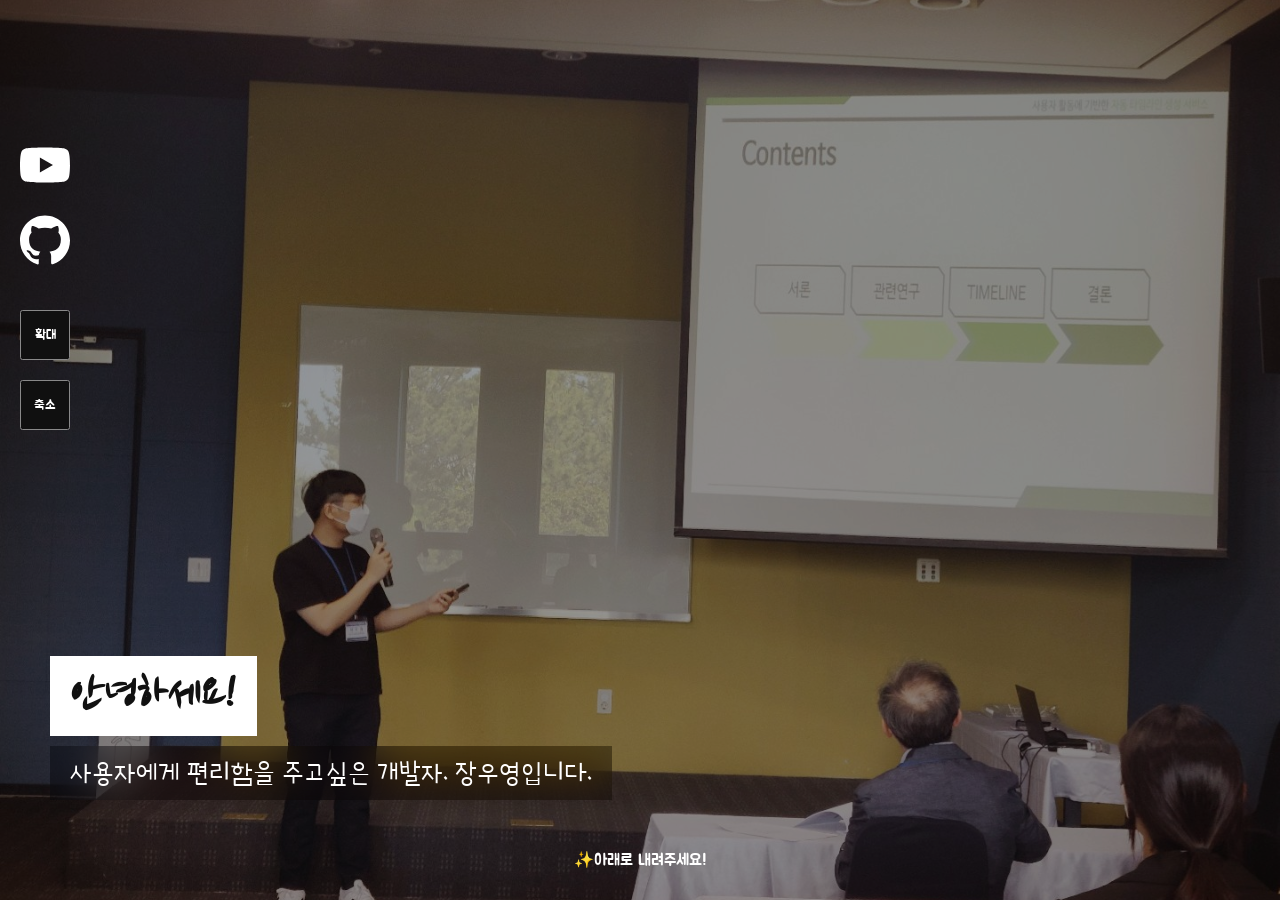
==== index.html @ a432218e "오타수정" ====
<!DOCTYPE html>
<html>

<link rel="preconnect" href="https://fonts.googleapis.com">
<link rel="preconnect" href="https://fonts.gstatic.com" crossorigin>
<link href="https://fonts.googleapis.com/css2?family=Jua&family=Nanum+Brush+Script&family=Poor+Story&display=swap" rel="stylesheet">

<head>
    <title>장우영 포트폴리오</title>
    <link rel="stylesheet" type="text/css" href="style.css">
    <meta name="viewport" content="width=device-width, initial-scale=0.4">
</head>

<body>
    <div class="container">
        <div class="section">
            <div class="content">
                <h2>안녕하세요!</h2>
                <p>사용자에게 편리함을 주고싶은 개발자. 장우영입니다.
                </p>
            </div>
            <div class="foot_textbox">✨아래로 내려주세요!</div>
        </div>

        <!-- <div class="section">
            <div class="content">
                <h2>취미</h2>
                <p>it, 게임, 모바일, 영상제작, 애니메이션, 음악 등 다양한 방면에 관심이 많습니다.
                </p>
            </div>

            <div class="container2">
                <div class="card">
                    <div class="imgBx">
                        <img src="./img/img1.jpg">
                    </div>
                    <div class="content2">
                        <h2>it</h2>
                        <p>항상 새로운 바람을 몰고오는 it 소식은 저를 설레게 합니다.
                            <br>다양한 커뮤니티를 통해 새로운 정보를 항상 수집하고 있습니다.
                            <br>최근에는 블로그에 업로드하기도 합니다.
                            <br><br><a href="https://nelef.tistory.com/13">블로그 : 갤럭시 S22 Ultra 리뷰</a>
                            <br><a href="https://coolenjoy.net/bbs/37/215321">쿨엔조이 : 어디서든 원격 게이밍(parsec) 하기!</a>
                        </p>
                    </div>
                </div>

                <div class="card">
                    <div class="imgBx">
                        <img src="./img/img3.jpg">
                    </div>
                    <div class="content2">
                        <h2>모바일</h2>
                        <p>모바일 개발에 관심이 많으며, 현재 SSAFY 7기 구미 모바일반에서 성장중입니다.
                            <br>상단바 메모 어플 개발 후 구글 플레이스토어에 올려보았고, 사용자 피드백을 통해 업데이트 중입니다.
                            <br><br><a href="https://play.google.com/store/apps/details?id=com.uyeong.status_bar_memo&hl=ko&gl=US">Google Play : 상단바 메모</a>
                        </p>
                    </div>
                </div>


                <div class="card">
                    <div class="imgBx">
                        <img src="./img/img4.webp">
                    </div>
                    <div class="content2">
                        <h2>영상제작</h2>
                        <p>영상을 기획, 촬영, 편집할 수 있습니다.
                            <br>상상한 것을 시각화 할 수 있으며,
                            <br>사용할 수 있는 도구는 아래와 같습니다.
                            <br>PhotoShop, Premiere Pro, After Effects, Vegas Pro
                            <br><br><a href="https://youtu.be/RvGikXhu4a4">유튜브[UYeong Jang] : 2020 방송제 오프닝</a>
                            <br><a href="https://youtu.be/G6iVfwB5i0g">유튜브[KOBS] : [2020 KOBS ONLINE STAGE] Ep.4: 소리샘 2</a>
                        </p>
                    </div>
                </div>
            </div>
        </div> -->

        <div class="section">
            <div class="content">
                <h2>개발</h2>
                <p>사용가능 언어 : kotlin, java, JavaScript, C#, PHP, vue, react </p>
            </div>

            <div class="container2">
                <div class="card">
                    <div class="imgBx">
                        <img src="./img/img_2_1.webp">
                    </div>
                    <div class="content2">
                        <h2>[C#] GUI Player</h2>
                        <p>플로팅 GUI 동영상 플레이어
                            <br>2019.09 ~ 2019.12 (4人)
                            <br><br>담당 포지션
                            <br>⚫ 기능 통합, 레이아웃 작성
                            <br>⚫ 반투명화, 화면회전, 미니모드
                            <br>⚫ 전체화면 모드, 플로팅모드
                            <br><br><a href="https://github.com/Nelef/GUI_Player">Github</a>
                        </p>
                    </div>
                </div>

                <div class="card">
                    <div class="imgBx">
                        <img src="./img/img_2_2.webp">
                    </div>
                    <div class="content2">
                        <h2>[C#] AI Tetris</h2>
                        <p>유전 알고리즘 테트리스
                            <br>2019.09 ~ 2019.12 (2人)
                            <br><br>담당 포지션
                            <br>⚫ 모듈 설계, 자료구조 설계
                            <br>⚫ 인공지능 알고리즘 구현
                            <br>⚫ AI 발달, AI 대전 구현
                            <br><br><a href="https://github.com/Nelef/AI_Tetris-genetic_algorithm">Github</a>
                        </p>
                    </div>
                </div>

                <div class="card">
                    <div class="imgBx">
                        <img src="./img/img_2_3.gif">
                    </div>
                    <div class="content2">
                        <h2>[PHP, DB] CPU MASTER</h2>
                        <p>컴퓨터 커뮤니티
                            <br>2020.03 ~ 2020.06 (1人)
                            <br><br>담당 포지션
                            <br>⚫ HTML, JSON 사용하여 DB 호출
                            <br>⚫ 디자인, 테이블 정의
                            <br>⚫ 회원가입, 로그인, 게시글 CRUD 구현
                            <br><br><a href="https://github.com/Nelef/cpumaster">Github</a>
                        </p>
                    </div>
                </div>

                <div class="card">
                    <div class="imgBx">
                        <img src="./img/img_2_4.webp">
                    </div>
                    <div class="content2">
                        <h2>[Kotlin] TIMELINE</h2>
                        <p>사용자 활동에 기반한 자동 타임라인 생성 서비스
                            <br>2021.03 ~ 2021.06 (5人)
                            <br><br>담당 포지션
                            <br>⚫ 프로젝트 총괄, 프로젝트 병합, 논문 발표
                            <br>⚫ 백업 및 복구, 구글드라이브 연동
                            <br>⚫ 자동 불러오기 기능, 간편답장메모입력 기능
                            <br><br><a href="https://github.com/Nelef/university_project">Github</a>
                        </p>
                    </div>
                </div>

                <div class="card">
                    <div class="imgBx">
                        <img src="./img/img_2_5.gif">
                    </div>
                    <div class="content2">
                        <h2>[Kotlin, Spring] GumiPresso</h2>
                        <p>카페 오더 앱
                            <br>2022.05.19 ~ 2022.05.24 (2人)
                            <br><br>담당 포지션
                            <br>⚫ 전체 UI, 이벤트 배너
                            <br>⚫ 카페 테이블 확인, 즐겨찾기, 등급별 할인
                            <br>⚫ 자체 페이, QR 코드 인식, 지문 인식 기능
                            <br><br><a href="https://github.com/Nelef/CafeOrderApp.GumiPresso">Github</a>
                        </p>
                    </div>
                </div>

                <div class="card">
                    <div class="imgBx">
                        <img src="./img/img_2_6.gif">
                    </div>
                    <div class="content2">
                        <h2>[Vue, Spring] 너, 나 알아?</h2>
                        <p>가상 아바타 소개팅 앱
                            <br>2022.07 ~ 2022.08 (6人)
                            <br><br>담당 포지션
                            <br>⚫ 프론트 팀장, 중간발표, 시연발표
                            <br>⚫ 메인페이지, 3d, 카메라 인식(Google MediaPipe)
                            <br><br><a href="https://github.com/Nelef/UKnowMe">Github</a>
                        </p>
                    </div>
                </div>

                <div class="card">
                    <div class="imgBx">
                        <img src="./img/img_2_7.gif">
                    </div>
                    <div class="content2">
                        <h2>[Android, Compose] IBKS ODS</h2>
                        <p>금융 아웃도어서비스 앱
                            <br>2022.09 ~ 
                            <br><br>담당 포지션
                            <br>⚫ 안드로이드 개발(녹취, 임시 저장 등)
                            <br>⚫ 프로젝트 생성, 신기능 개발, 이슈 처리
                            <br><br><a href="http://inzisoft.com/q-service/">인지소프트</a>
                        </p>
                    </div>
                </div>

                <div class="card">
                    <div class="imgBx">
                        <img src="./img/img_2_8.gif">
                    </div>
                    <div class="content2">
                        <h2>[Android, Compose] 녹취 서비스 모듈</h2>
                        <p>녹취 서비스 모듈
                            <br>2022.12 ~ 2023.07 (1人)
                            <br><br>담당 포지션
                            <br>⚫ 1인 개발
                            <br><br><a href="https://github.com/Nelef/RecordService/">Github</a>
                        </p>
                    </div>
                </div>
            </div>

        </div>

        <div class="section">
            <div class="content">
                <h2>기타 활동</h2>
                <p>2019 한국정보기술학회 추계 대학생논문경진대회 동상 수상
                    <br>
                    <p2> - [QCA기반 D 플립플롭을 이용한 에너지 손실 최소화를 위한 분석]</p2>
                    <br>2021 한국정보기술학회 하계 대학생논문경진대회 금상 수상
                    <br>
                    <p2> - [사용자 활동에 기반한 자동 타임라인 생성 서비스]</p2>
                    <br>[2019.10 ~ 2020.07] 전준철 교수님 보안랩실
                    <br>[2021.03 ~ 2021.12] 신문방송사 국장 <a href="https://youtu.be/BoFr3nx3i8Y?t=2024">(21년도 방송제 영상)</a>
                    <br>[2021.09 ~ 2021.12] 메디치소프트 인턴
                    <br>[2022.01 ~ 2022.09] SSAFY(삼성 청년 SW 아카데미) 7기 구미 모바일
                    <br>[2022.09 ~ ] 인지소프트 Q서비스TFT
                </p>
            </div>
        </div>
    </div>
    <div class="icon">
        <!-- <a href="https://nelef.tistory.com/"><svg role="img" viewBox="0 0 24 24" xmlns="http://www.w3.org/2000/svg"><title>Storyblok</title><path d="M13.953 11.462H9.088v2.34h4.748c.281 0 .538-.118.749-.305.187-.187.304-.468.304-.819a1.404 1.404 0 0 0-.257-.842c-.188-.234-.398-.374-.679-.374zm.164-2.83c.21-.14.304-.445.304-.843 0-.35-.094-.608-.257-.771a.935.935 0 0 0-.608-.234H9.088v2.105h4.374c.234 0 .468-.117.655-.257zM21.251 0H2.89c-.585 0-1.053.468-1.053 1.03v18.385c0 .562.468.912 1.03.912H5.58V24l3.368-3.65h12.304c.562 0 .913-.35.913-.935V1.053c0-.562-.351-1.03-.936-1.03zm-3.087 14.9a2.827 2.827 0 0 1-1.006 1.03c-.445.28-.936.538-1.497.655-.562.14-1.17.257-1.801.257H5.579v-13.1h9.403c.468 0 .866.094 1.24.305.351.187.679.444.936.748.524.64.806 1.443.795 2.27 0 .608-.164 1.192-.468 1.754a2.924 2.924 0 0 1-1.403 1.263c.748.21 1.333.585 1.778 1.123.42.561.631 1.286.631 2.199 0 .584-.117 1.076-.35 1.497z"/></svg></a> -->
        <br><a href="https://www.youtube.com/user/imonelefting"><svg role="img" viewBox="0 0 24 24" xmlns="http://www.w3.org/2000/svg"><title>YouTube</title><path d="M23.498 6.186a3.016 3.016 0 0 0-2.122-2.136C19.505 3.545 12 3.545 12 3.545s-7.505 0-9.377.505A3.017 3.017 0 0 0 .502 6.186C0 8.07 0 12 0 12s0 3.93.502 5.814a3.016 3.016 0 0 0 2.122 2.136c1.871.505 9.376.505 9.376.505s7.505 0 9.377-.505a3.015 3.015 0 0 0 2.122-2.136C24 15.93 24 12 24 12s0-3.93-.502-5.814zM9.545 15.568V8.432L15.818 12l-6.273 3.568z"/></svg></a>
        <br><a href="https://github.com/Nelef"><svg role="img" viewBox="0 0 24 24" xmlns="http://www.w3.org/2000/svg"><title>GitHub</title><path d="M12 .297c-6.63 0-12 5.373-12 12 0 5.303 3.438 9.8 8.205 11.385.6.113.82-.258.82-.577 0-.285-.01-1.04-.015-2.04-3.338.724-4.042-1.61-4.042-1.61C4.422 18.07 3.633 17.7 3.633 17.7c-1.087-.744.084-.729.084-.729 1.205.084 1.838 1.236 1.838 1.236 1.07 1.835 2.809 1.305 3.495.998.108-.776.417-1.305.76-1.605-2.665-.3-5.466-1.332-5.466-5.93 0-1.31.465-2.38 1.235-3.22-.135-.303-.54-1.523.105-3.176 0 0 1.005-.322 3.3 1.23.96-.267 1.98-.399 3-.405 1.02.006 2.04.138 3 .405 2.28-1.552 3.285-1.23 3.285-1.23.645 1.653.24 2.873.12 3.176.765.84 1.23 1.91 1.23 3.22 0 4.61-2.805 5.625-5.475 5.92.42.36.81 1.096.81 2.22 0 1.606-.015 2.896-.015 3.286 0 .315.21.69.825.57C20.565 22.092 24 17.592 24 12.297c0-6.627-5.373-12-12-12"/></svg></a>
        <br><button onclick="zoomIn()">확대</button>
        <br><button onclick="zoomOut()">축소</button>
        
        <script>
            var zoomLevel = 100; // 초기 확대 비율
        
            function zoomIn() {
                zoomLevel += 10; // 확대 비율을 10씩 증가시킴
                document.body.style.zoom = zoomLevel + "%";
            }
            function zoomOut() {
                zoomLevel -= 10; // 확대 비율을 10씩 증가시킴
                document.body.style.zoom = zoomLevel + "%";
            }
        </script>
    </div>

</body>

</html>
---- style.css ----
* {
    margin: 0;
    padding: 0;
    font-family: 'Jua', sans-serif;
}

a:link {
    text-decoration: none;
}

a:visited {
    text-decoration: none;
}

.foot_textbox {
    color: #fff;
    position: absolute;
    text-align: center;
    left: 10%;
    right: 10%;
    bottom: 30px;
}

.container {
    position: relative;
    width: 100%;
    height: 100vh;
    overflow: auto;
    scroll-snap-type: y mandatory;
}

.container .section {
    position: relative;
    width: 100%;
    height: 100%;
    scroll-snap-align: center;
    background-blend-mode: multiply;
    overflow: auto;
}

.container .section:nth-child(1) {
    background: rgb(153, 153, 153) url(./img/bg1.jpg);
    background-position: center;
    background-size: cover;
    background-attachment: fixed;
}

.container .section:nth-child(2) {
    /* background: rgb(255, 255, 255) url(./img/bg2.jpg); */
    background: rgb(255, 255, 255) url(./img/bg3.jpg);
    background-position: center;
    background-size: cover;
    background-attachment: fixed;
}

.container .section:nth-child(3) {
    /* background: rgb(255, 255, 255) url(./img/bg3.jpg); */
    background: rgb(255, 255, 255) url(./img/bg4.jpg);
    background-position: center;
    background-size: cover;
    background-attachment: fixed;
}

.container .section:nth-child(4) {
    background: rgb(255, 255, 255) url(./img/bg4.jpg);
    background-position: center;
    background-size: cover;
    background-attachment: fixed;
}

.container .section .content {
    position: absolute;
    bottom: 50px;
    left: 50px;
    max-width: auto;
}

.container .section .content h2 {
    font-family: 'Nanum Brush Script', cursive;
    background: #fff;
    color: #111;
    font-weight: 600;
    display: inline-block;
    padding: 10px 20px;
    font-size: 3em;
}

.container .section .content p {
    font-family: 'Poor Story', cursive;
    background: rgba(0, 0, 0, 0.363);
    backdrop-filter: saturate(180%) blur(20px);
    color: rgb(255, 255, 255);
    font-weight: 300;
    padding: 10px 20px;
    font-size: 1.7em;
    margin-top: 10px;
    margin-right: 50px;
    margin-bottom: 50px;
}

.container .section .content p2 {
    color: rgb(224, 224, 224);
    font-size: 0.8em;
    line-height: 2;
}

.container2 {
    position: relative;
    display: flex;
    flex-wrap: wrap;
    justify-content: center;
    align-items: center;
    padding: 50px;
}

.card {
    position: relative;
    width: 340px;
    height: 100px;
    background: #fff;
    margin: 30px 10px;
    padding: 20px 15px;
    display: flex;
    flex-direction: column;
    box-shadow: 0 5px 202px rgba(0, 0, 0, 0.5);
    transition: 0.3s ease-in-out;
}

.card:hover {
    width: 340px;
    height: 500px;
}

.card .imgBx {
    position: relative;
    width: 100%;
    height: 140%;
    top: -60px;
    left: 0px;
    box-shadow: 0 5px 20px rgba(0, 0, 0, 0.2);
}

.card .imgBx img {
    width: 100%;
    height: 100%;
    border-radius: 4px;
    object-fit: cover;
}

.card .content2 {
    position: relative;
    margin-top: -140px;
    padding: 10px 15px;
    color: #111;
    visibility: hidden;
    opacity: 0;
    transition: 0.3s ease-in-out;
}

.card:hover .content2 {
    visibility: visible;
    opacity: 1;
    margin-top: -40px;
    transition-delay: 0.1s
}

.icon {
    position: absolute;
    filter: invert();
    top: 120px;
    left: 20px;
}

.icon svg {
    margin-bottom: 20px;
    width: 50px;
    height: 50px;
}

.icon button {
    width: 50px;
    height: 50px;
    margin-top: 20px;
}
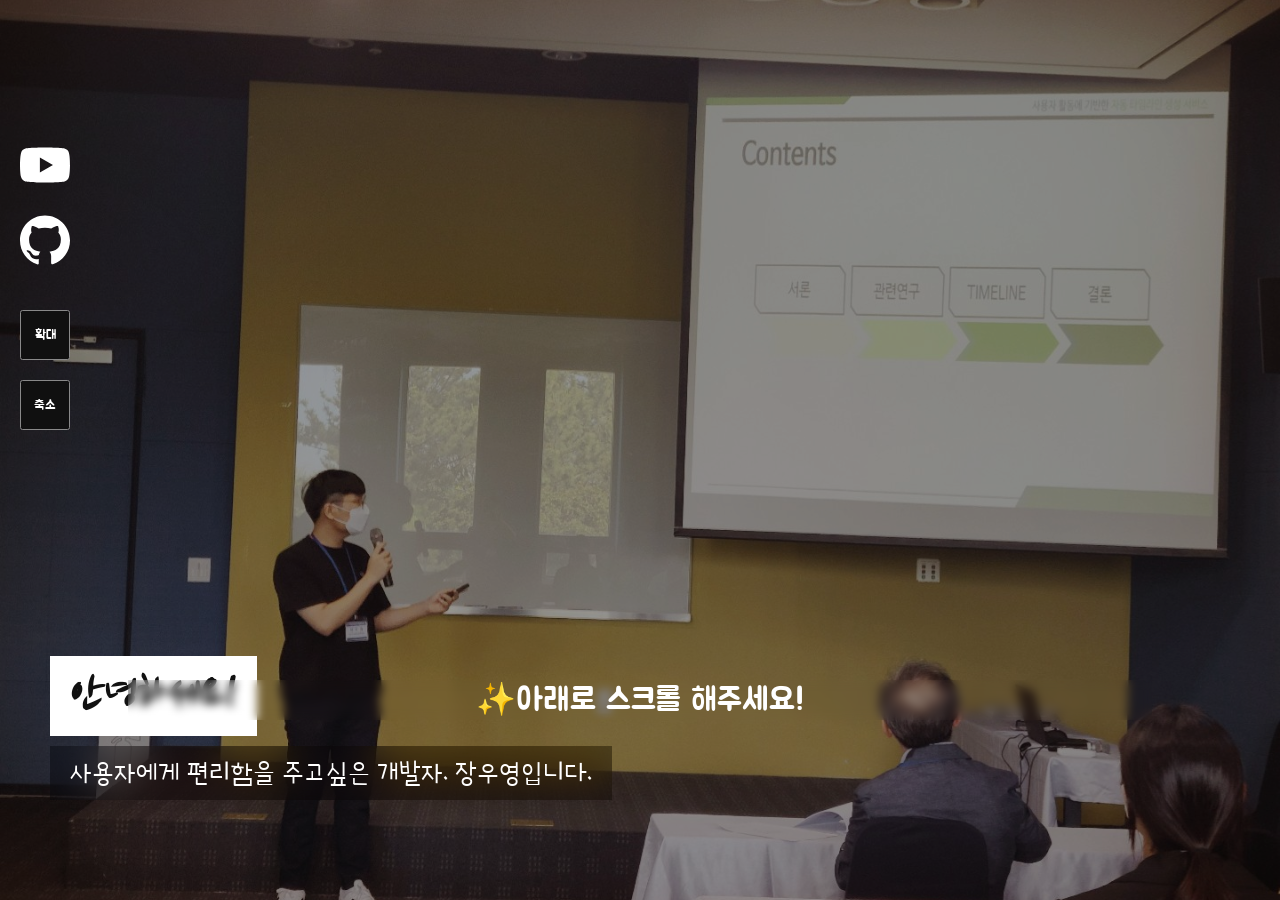
==== commit 20c53cc1: "아래로 스크롤 표시 잘 안보이는거 수정" ====
--- a/index.html
+++ b/index.html
@@ -19,7 +19,7 @@
                 <p>사용자에게 편리함을 주고싶은 개발자. 장우영입니다.
                 </p>
             </div>
-            <div class="foot_textbox">✨아래로 내려주세요!</div>
+            <div class="foot_textbox">✨아래로 스크롤 해주세요!</div>
         </div>
 
         <!-- <div class="section">
--- a/style.css
+++ b/style.css
@@ -14,12 +14,31 @@
 
 .foot_textbox {
     color: #fff;
+    font-size: 2em;
     position: absolute;
     text-align: center;
     left: 10%;
     right: 10%;
-    bottom: 30px;
-}
+    bottom: 20%;
+    animation-name: bubbleAni;
+    animation-duration: 3s;
+    backdrop-filter: blur(5px);
+    animation-timing-function: ease-out;
+    animation-iteration-count: infinite;
+}
+
+
+@keyframes bubbleAni {
+    0% {
+      transform: translate(0%, 5%);
+    }
+    50% {
+      transform: translate(0%, -50%);
+    }
+    100% {
+      transform: translate(0%, 5%);
+    }
+  }
 
 .container {
     position: relative;
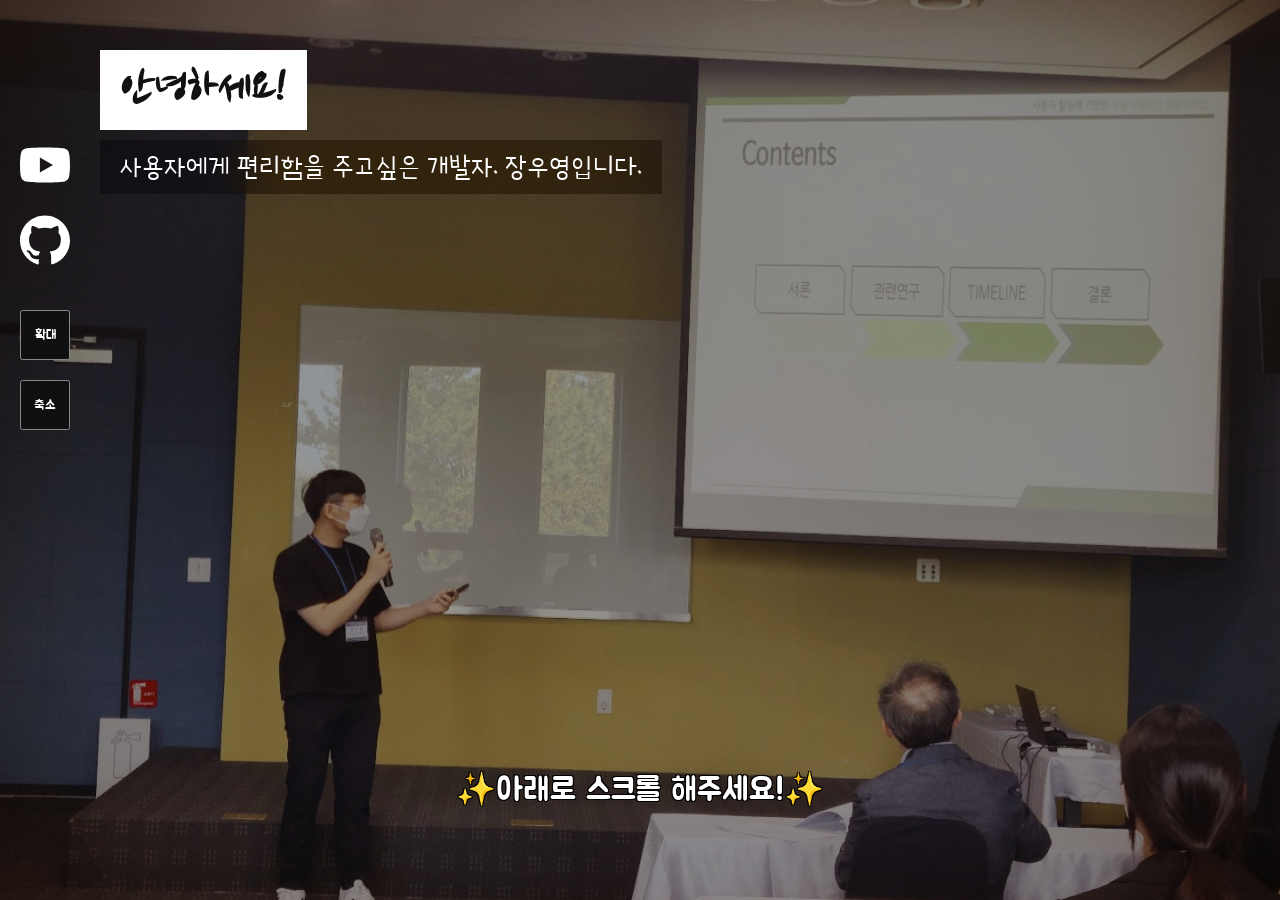
==== commit 593a5fc9: "UI 수정" ====
--- a/index.html
+++ b/index.html
@@ -15,11 +15,12 @@
     <div class="container">
         <div class="section">
             <div class="content">
-                <h2>안녕하세요!</h2>
-                <p>사용자에게 편리함을 주고싶은 개발자. 장우영입니다.
-                </p>
-            </div>
-            <div class="foot_textbox">✨아래로 스크롤 해주세요!</div>
+                <div class="title">
+                    <h2>안녕하세요!</h2>
+                    <p>사용자에게 편리함을 주고싶은 개발자. 장우영입니다.</p>
+                </div>
+            </div>
+            <div class="foot_textbox">✨아래로 스크롤 해주세요!✨</div>
         </div>
 
         <!-- <div class="section">
@@ -79,161 +80,164 @@
 
         <div class="section">
             <div class="content">
-                <h2>개발</h2>
-                <p>사용가능 언어 : kotlin, java, JavaScript, C#, PHP, vue, react </p>
-            </div>
-
-            <div class="container2">
-                <div class="card">
-                    <div class="imgBx">
-                        <img src="./img/img_2_1.webp">
-                    </div>
-                    <div class="content2">
-                        <h2>[C#] GUI Player</h2>
-                        <p>플로팅 GUI 동영상 플레이어
-                            <br>2019.09 ~ 2019.12 (4人)
-                            <br><br>담당 포지션
-                            <br>⚫ 기능 통합, 레이아웃 작성
-                            <br>⚫ 반투명화, 화면회전, 미니모드
-                            <br>⚫ 전체화면 모드, 플로팅모드
-                            <br><br><a href="https://github.com/Nelef/GUI_Player">Github</a>
-                        </p>
-                    </div>
-                </div>
-
-                <div class="card">
-                    <div class="imgBx">
-                        <img src="./img/img_2_2.webp">
-                    </div>
-                    <div class="content2">
-                        <h2>[C#] AI Tetris</h2>
-                        <p>유전 알고리즘 테트리스
-                            <br>2019.09 ~ 2019.12 (2人)
-                            <br><br>담당 포지션
-                            <br>⚫ 모듈 설계, 자료구조 설계
-                            <br>⚫ 인공지능 알고리즘 구현
-                            <br>⚫ AI 발달, AI 대전 구현
-                            <br><br><a href="https://github.com/Nelef/AI_Tetris-genetic_algorithm">Github</a>
-                        </p>
-                    </div>
-                </div>
-
-                <div class="card">
-                    <div class="imgBx">
-                        <img src="./img/img_2_3.gif">
-                    </div>
-                    <div class="content2">
-                        <h2>[PHP, DB] CPU MASTER</h2>
-                        <p>컴퓨터 커뮤니티
-                            <br>2020.03 ~ 2020.06 (1人)
-                            <br><br>담당 포지션
-                            <br>⚫ HTML, JSON 사용하여 DB 호출
-                            <br>⚫ 디자인, 테이블 정의
-                            <br>⚫ 회원가입, 로그인, 게시글 CRUD 구현
-                            <br><br><a href="https://github.com/Nelef/cpumaster">Github</a>
-                        </p>
-                    </div>
-                </div>
-
-                <div class="card">
-                    <div class="imgBx">
-                        <img src="./img/img_2_4.webp">
-                    </div>
-                    <div class="content2">
-                        <h2>[Kotlin] TIMELINE</h2>
-                        <p>사용자 활동에 기반한 자동 타임라인 생성 서비스
-                            <br>2021.03 ~ 2021.06 (5人)
-                            <br><br>담당 포지션
-                            <br>⚫ 프로젝트 총괄, 프로젝트 병합, 논문 발표
-                            <br>⚫ 백업 및 복구, 구글드라이브 연동
-                            <br>⚫ 자동 불러오기 기능, 간편답장메모입력 기능
-                            <br><br><a href="https://github.com/Nelef/university_project">Github</a>
-                        </p>
-                    </div>
-                </div>
-
-                <div class="card">
-                    <div class="imgBx">
-                        <img src="./img/img_2_5.gif">
-                    </div>
-                    <div class="content2">
-                        <h2>[Kotlin, Spring] GumiPresso</h2>
-                        <p>카페 오더 앱
-                            <br>2022.05.19 ~ 2022.05.24 (2人)
-                            <br><br>담당 포지션
-                            <br>⚫ 전체 UI, 이벤트 배너
-                            <br>⚫ 카페 테이블 확인, 즐겨찾기, 등급별 할인
-                            <br>⚫ 자체 페이, QR 코드 인식, 지문 인식 기능
-                            <br><br><a href="https://github.com/Nelef/CafeOrderApp.GumiPresso">Github</a>
-                        </p>
-                    </div>
-                </div>
-
-                <div class="card">
-                    <div class="imgBx">
-                        <img src="./img/img_2_6.gif">
-                    </div>
-                    <div class="content2">
-                        <h2>[Vue, Spring] 너, 나 알아?</h2>
-                        <p>가상 아바타 소개팅 앱
-                            <br>2022.07 ~ 2022.08 (6人)
-                            <br><br>담당 포지션
-                            <br>⚫ 프론트 팀장, 중간발표, 시연발표
-                            <br>⚫ 메인페이지, 3d, 카메라 인식(Google MediaPipe)
-                            <br><br><a href="https://github.com/Nelef/UKnowMe">Github</a>
-                        </p>
-                    </div>
-                </div>
-
-                <div class="card">
-                    <div class="imgBx">
-                        <img src="./img/img_2_7.gif">
-                    </div>
-                    <div class="content2">
-                        <h2>[Android, Compose] IBKS ODS</h2>
-                        <p>금융 아웃도어서비스 앱
-                            <br>2022.09 ~ 
-                            <br><br>담당 포지션
-                            <br>⚫ 안드로이드 개발(녹취, 임시 저장 등)
-                            <br>⚫ 프로젝트 생성, 신기능 개발, 이슈 처리
-                            <br><br><a href="http://inzisoft.com/q-service/">인지소프트</a>
-                        </p>
-                    </div>
-                </div>
-
-                <div class="card">
-                    <div class="imgBx">
-                        <img src="./img/img_2_8.gif">
-                    </div>
-                    <div class="content2">
-                        <h2>[Android, Compose] 녹취 서비스 모듈</h2>
-                        <p>녹취 서비스 모듈
-                            <br>2022.12 ~ 2023.07 (1人)
-                            <br><br>담당 포지션
-                            <br>⚫ 1인 개발
-                            <br><br><a href="https://github.com/Nelef/RecordService/">Github</a>
-                        </p>
-                    </div>
-                </div>
-            </div>
-
+                <div class="title">
+                    <h2>개발</h2>
+                    <p>사용가능 언어 : kotlin, java, JavaScript, C#, PHP, vue, react </p>
+                </div>
+
+                <div class="container2">
+                    <div class="card">
+                        <div class="imgBx">
+                            <img src="./img/img_2_1.webp">
+                        </div>
+                        <div class="content2">
+                            <h2>[C#] GUI Player</h2>
+                            <p>플로팅 GUI 동영상 플레이어
+                                <br>2019.09 ~ 2019.12 (4人)
+                                <br><br>담당 포지션
+                                <br>⚫ 기능 통합, 레이아웃 작성
+                                <br>⚫ 반투명화, 화면회전, 미니모드
+                                <br>⚫ 전체화면 모드, 플로팅모드
+                                <br><br><a href="https://github.com/Nelef/GUI_Player">Github</a>
+                            </p>
+                        </div>
+                    </div>
+
+                    <div class="card">
+                        <div class="imgBx">
+                            <img src="./img/img_2_2.webp">
+                        </div>
+                        <div class="content2">
+                            <h2>[C#] AI Tetris</h2>
+                            <p>유전 알고리즘 테트리스
+                                <br>2019.09 ~ 2019.12 (2人)
+                                <br><br>담당 포지션
+                                <br>⚫ 모듈 설계, 자료구조 설계
+                                <br>⚫ 인공지능 알고리즘 구현
+                                <br>⚫ AI 발달, AI 대전 구현
+                                <br><br><a href="https://github.com/Nelef/AI_Tetris-genetic_algorithm">Github</a>
+                            </p>
+                        </div>
+                    </div>
+
+                    <div class="card">
+                        <div class="imgBx">
+                            <img src="./img/img_2_3.gif">
+                        </div>
+                        <div class="content2">
+                            <h2>[PHP, DB] CPU MASTER</h2>
+                            <p>컴퓨터 커뮤니티
+                                <br>2020.03 ~ 2020.06 (1人)
+                                <br><br>담당 포지션
+                                <br>⚫ HTML, JSON 사용하여 DB 호출
+                                <br>⚫ 디자인, 테이블 정의
+                                <br>⚫ 회원가입, 로그인, 게시글 CRUD 구현
+                                <br><br><a href="https://github.com/Nelef/cpumaster">Github</a>
+                            </p>
+                        </div>
+                    </div>
+
+                    <div class="card">
+                        <div class="imgBx">
+                            <img src="./img/img_2_4.webp">
+                        </div>
+                        <div class="content2">
+                            <h2>[Kotlin] TIMELINE</h2>
+                            <p>사용자 활동에 기반한 자동 타임라인 생성 서비스
+                                <br>2021.03 ~ 2021.06 (5人)
+                                <br><br>담당 포지션
+                                <br>⚫ 프로젝트 총괄, 프로젝트 병합, 논문 발표
+                                <br>⚫ 백업 및 복구, 구글드라이브 연동
+                                <br>⚫ 자동 불러오기 기능, 간편답장메모입력 기능
+                                <br><br><a href="https://github.com/Nelef/university_project">Github</a>
+                            </p>
+                        </div>
+                    </div>
+
+                    <div class="card">
+                        <div class="imgBx">
+                            <img src="./img/img_2_5.gif">
+                        </div>
+                        <div class="content2">
+                            <h2>[Kotlin, Spring] GumiPresso</h2>
+                            <p>카페 오더 앱
+                                <br>2022.05.19 ~ 2022.05.24 (2人)
+                                <br><br>담당 포지션
+                                <br>⚫ 전체 UI, 이벤트 배너
+                                <br>⚫ 카페 테이블 확인, 즐겨찾기, 등급별 할인
+                                <br>⚫ 자체 페이, QR 코드 인식, 지문 인식 기능
+                                <br><br><a href="https://github.com/Nelef/CafeOrderApp.GumiPresso">Github</a>
+                            </p>
+                        </div>
+                    </div>
+
+                    <div class="card">
+                        <div class="imgBx">
+                            <img src="./img/img_2_6.gif">
+                        </div>
+                        <div class="content2">
+                            <h2>[Vue, Spring] 너, 나 알아?</h2>
+                            <p>가상 아바타 소개팅 앱
+                                <br>2022.07 ~ 2022.08 (6人)
+                                <br><br>담당 포지션
+                                <br>⚫ 프론트 팀장, 중간발표, 시연발표
+                                <br>⚫ 메인페이지, 3d, 카메라 인식(Google MediaPipe)
+                                <br><br><a href="https://github.com/Nelef/UKnowMe">Github</a>
+                            </p>
+                        </div>
+                    </div>
+
+                    <div class="card">
+                        <div class="imgBx">
+                            <img src="./img/img_2_7.gif">
+                        </div>
+                        <div class="content2">
+                            <h2>[Android, Compose] IBKS ODS</h2>
+                            <p>금융 아웃도어서비스 앱
+                                <br>2022.09 ~
+                                <br><br>담당 포지션
+                                <br>⚫ 안드로이드 개발(녹취, 임시 저장 등)
+                                <br>⚫ 프로젝트 생성, 신기능 개발, 이슈 처리
+                                <br><br><a href="http://inzisoft.com/q-service/">인지소프트</a>
+                            </p>
+                        </div>
+                    </div>
+
+                    <div class="card">
+                        <div class="imgBx">
+                            <img src="./img/img_2_8.gif">
+                        </div>
+                        <div class="content2">
+                            <h2>[Android, Compose] 녹취 서비스 모듈</h2>
+                            <p>녹취 서비스 모듈
+                                <br>2022.12 ~ 2023.07 (1人)
+                                <br><br>담당 포지션
+                                <br>⚫ 1인 개발
+                                <br><br><a href="https://github.com/Nelef/RecordService/">Github</a>
+                            </p>
+                        </div>
+                    </div>
+                </div>
+            </div>
         </div>
 
         <div class="section">
             <div class="content">
-                <h2>기타 활동</h2>
-                <p>2019 한국정보기술학회 추계 대학생논문경진대회 동상 수상
-                    <br>
-                    <p2> - [QCA기반 D 플립플롭을 이용한 에너지 손실 최소화를 위한 분석]</p2>
-                    <br>2021 한국정보기술학회 하계 대학생논문경진대회 금상 수상
-                    <br>
-                    <p2> - [사용자 활동에 기반한 자동 타임라인 생성 서비스]</p2>
-                    <br>[2019.10 ~ 2020.07] 전준철 교수님 보안랩실
-                    <br>[2021.03 ~ 2021.12] 신문방송사 국장 <a href="https://youtu.be/BoFr3nx3i8Y?t=2024">(21년도 방송제 영상)</a>
-                    <br>[2021.09 ~ 2021.12] 메디치소프트 인턴
-                    <br>[2022.01 ~ 2022.09] SSAFY(삼성 청년 SW 아카데미) 7기 구미 모바일
-                    <br>[2022.09 ~ ] 인지소프트 Q서비스TFT
-                </p>
+                <div class="title">
+                    <h2>기타 활동</h2>
+                    <p>2019 한국정보기술학회 추계 대학생논문경진대회 동상 수상
+                        <br>
+                        <p2> - [QCA기반 D 플립플롭을 이용한 에너지 손실 최소화를 위한 분석]</p2>
+                        <br>2021 한국정보기술학회 하계 대학생논문경진대회 금상 수상
+                        <br>
+                        <p2> - [사용자 활동에 기반한 자동 타임라인 생성 서비스]</p2>
+                        <br>[2019.10 ~ 2020.07] 전준철 교수님 보안랩실
+                        <br>[2021.03 ~ 2021.12] 신문방송사 국장 <a href="https://youtu.be/BoFr3nx3i8Y?t=2024">(21년도 방송제 영상)</a>
+                        <br>[2021.09 ~ 2021.12] 메디치소프트 인턴
+                        <br>[2022.01 ~ 2022.09] SSAFY(삼성 청년 SW 아카데미) 7기 구미 모바일
+                        <br>[2022.09 ~ ] 인지소프트 Q서비스TFT
+                    </p>
+                </div>
             </div>
         </div>
     </div>
@@ -243,14 +247,15 @@
         <br><a href="https://github.com/Nelef"><svg role="img" viewBox="0 0 24 24" xmlns="http://www.w3.org/2000/svg"><title>GitHub</title><path d="M12 .297c-6.63 0-12 5.373-12 12 0 5.303 3.438 9.8 8.205 11.385.6.113.82-.258.82-.577 0-.285-.01-1.04-.015-2.04-3.338.724-4.042-1.61-4.042-1.61C4.422 18.07 3.633 17.7 3.633 17.7c-1.087-.744.084-.729.084-.729 1.205.084 1.838 1.236 1.838 1.236 1.07 1.835 2.809 1.305 3.495.998.108-.776.417-1.305.76-1.605-2.665-.3-5.466-1.332-5.466-5.93 0-1.31.465-2.38 1.235-3.22-.135-.303-.54-1.523.105-3.176 0 0 1.005-.322 3.3 1.23.96-.267 1.98-.399 3-.405 1.02.006 2.04.138 3 .405 2.28-1.552 3.285-1.23 3.285-1.23.645 1.653.24 2.873.12 3.176.765.84 1.23 1.91 1.23 3.22 0 4.61-2.805 5.625-5.475 5.92.42.36.81 1.096.81 2.22 0 1.606-.015 2.896-.015 3.286 0 .315.21.69.825.57C20.565 22.092 24 17.592 24 12.297c0-6.627-5.373-12-12-12"/></svg></a>
         <br><button onclick="zoomIn()">확대</button>
         <br><button onclick="zoomOut()">축소</button>
-        
+
         <script>
             var zoomLevel = 100; // 초기 확대 비율
-        
+
             function zoomIn() {
                 zoomLevel += 10; // 확대 비율을 10씩 증가시킴
                 document.body.style.zoom = zoomLevel + "%";
             }
+
             function zoomOut() {
                 zoomLevel -= 10; // 확대 비율을 10씩 증가시킴
                 document.body.style.zoom = zoomLevel + "%";
@@ -260,4 +265,4 @@
 
 </body>
 
-</html>
+</html>
--- a/style.css
+++ b/style.css
@@ -12,34 +12,6 @@
     text-decoration: none;
 }
 
-.foot_textbox {
-    color: #fff;
-    font-size: 2em;
-    position: absolute;
-    text-align: center;
-    left: 10%;
-    right: 10%;
-    bottom: 20%;
-    animation-name: bubbleAni;
-    animation-duration: 3s;
-    backdrop-filter: blur(5px);
-    animation-timing-function: ease-out;
-    animation-iteration-count: infinite;
-}
-
-
-@keyframes bubbleAni {
-    0% {
-      transform: translate(0%, 5%);
-    }
-    50% {
-      transform: translate(0%, -50%);
-    }
-    100% {
-      transform: translate(0%, 5%);
-    }
-  }
-
 .container {
     position: relative;
     width: 100%;
@@ -89,12 +61,36 @@
 
 .container .section .content {
     position: absolute;
-    bottom: 50px;
-    left: 50px;
+    top: 50px;
+    left: 100px;
     max-width: auto;
 }
 
-.container .section .content h2 {
+.foot_textbox {
+    position: absolute;
+    color: #fff;
+    font-size: 2em;
+    text-align: center;
+    left: 10%;
+    right: 10%;
+    bottom: 10%;
+    text-shadow: -1px -1px 0 black, 1px -1px 0 black, -1px 1px 0 black, 1px 1px 0 black;
+    animation: bubbleAni 3s infinite ease-out;
+}
+
+@keyframes bubbleAni {
+    0% {
+        transform: translate(0%, -30%);
+    }
+    50% {
+        transform: translate(0%, -100%);
+    }
+    100% {
+        transform: translate(0%, -30%);
+    }
+}
+
+.title h2 {
     font-family: 'Nanum Brush Script', cursive;
     background: #fff;
     color: #111;
@@ -104,7 +100,7 @@
     font-size: 3em;
 }
 
-.container .section .content p {
+.title p {
     font-family: 'Poor Story', cursive;
     background: rgba(0, 0, 0, 0.363);
     backdrop-filter: saturate(180%) blur(20px);
@@ -129,7 +125,8 @@
     flex-wrap: wrap;
     justify-content: center;
     align-items: center;
-    padding: 50px;
+    margin-right: 50px;
+    /* padding: 50px; */
 }
 
 .card {
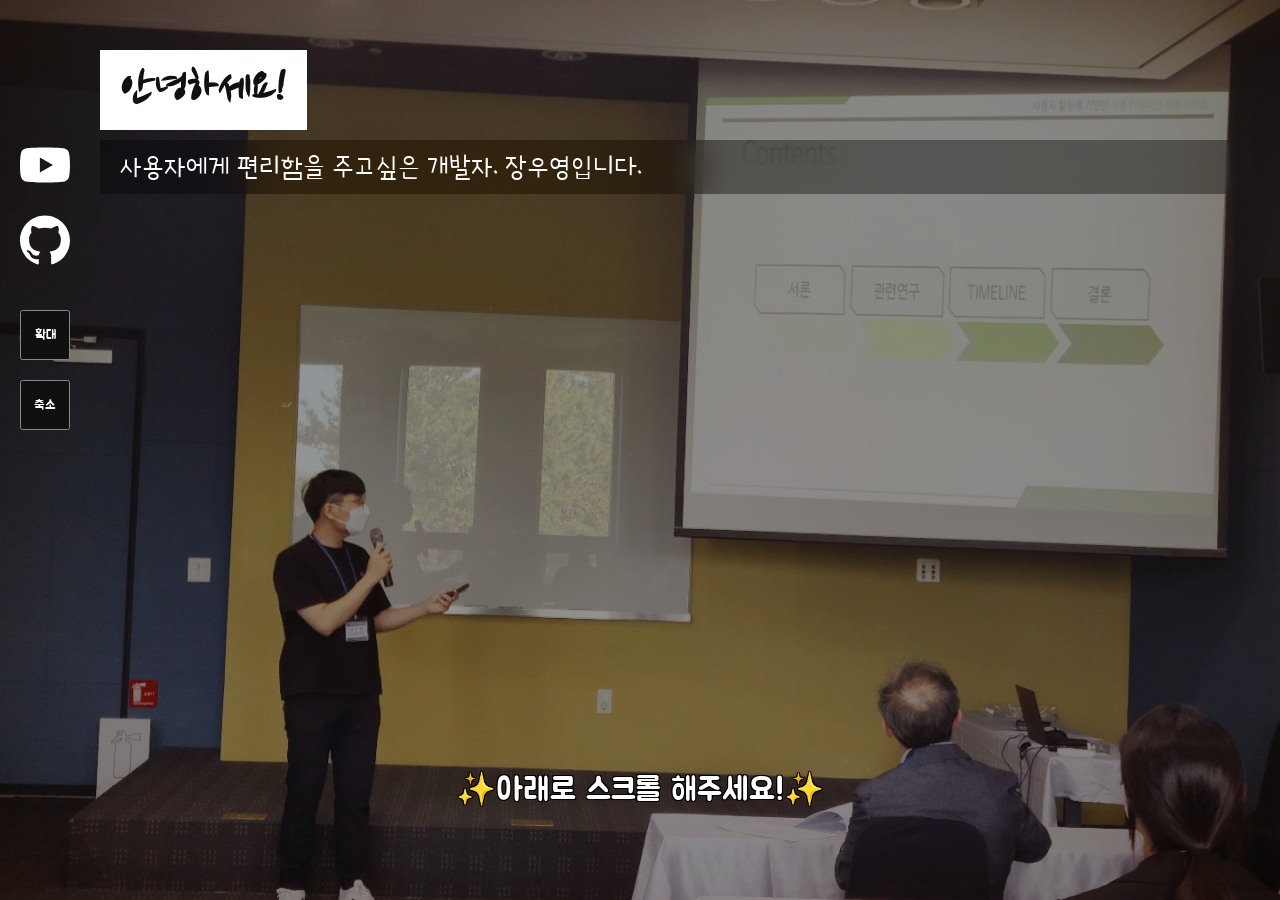
==== commit 7b83a2a3: "대학교 프로젝트 분리" ====
--- a/index.html
+++ b/index.html
@@ -86,7 +86,11 @@
                 </div>
 
                 <div class="container2">
-                    <div class="card">
+                    <button class="btn-gradient" onclick="toggleOldProject()">대학교 프로젝트 보이기/숨기기</button>
+                </div>
+
+                <div class="container2">
+                    <div class="card oldProjectElement oldProject">
                         <div class="imgBx">
                             <img src="./img/img_2_1.webp">
                         </div>
@@ -103,7 +107,7 @@
                         </div>
                     </div>
 
-                    <div class="card">
+                    <div class="card oldProjectElement oldProject">
                         <div class="imgBx">
                             <img src="./img/img_2_2.webp">
                         </div>
@@ -120,7 +124,7 @@
                         </div>
                     </div>
 
-                    <div class="card">
+                    <div class="card oldProjectElement oldProject">
                         <div class="imgBx">
                             <img src="./img/img_2_3.gif">
                         </div>
@@ -137,7 +141,7 @@
                         </div>
                     </div>
 
-                    <div class="card">
+                    <div class="card oldProjectElement oldProject">
                         <div class="imgBx">
                             <img src="./img/img_2_4.webp">
                         </div>
@@ -153,6 +157,8 @@
                             </p>
                         </div>
                     </div>
+
+
 
                     <div class="card">
                         <div class="imgBx">
@@ -260,6 +266,13 @@
                 zoomLevel -= 10; // 확대 비율을 10씩 증가시킴
                 document.body.style.zoom = zoomLevel + "%";
             }
+
+            function toggleOldProject() {
+                var elements = document.getElementsByClassName("oldProjectElement");
+                Array.from(elements).forEach(function(element) {
+                    element.classList.toggle("oldProject");
+                });
+            }
         </script>
     </div>
 
--- a/style.css
+++ b/style.css
@@ -63,7 +63,7 @@
     position: absolute;
     top: 50px;
     left: 100px;
-    max-width: auto;
+    width: -webkit-fill-available;
 }
 
 .foot_textbox {
@@ -110,7 +110,7 @@
     font-size: 1.7em;
     margin-top: 10px;
     margin-right: 50px;
-    margin-bottom: 50px;
+    margin-bottom: 20px;
 }
 
 .container .section .content p2 {
@@ -124,10 +124,14 @@
     display: flex;
     flex-wrap: wrap;
     justify-content: center;
-    align-items: center;
+    /* align-items: center; */
     margin-right: 50px;
+    margin-bottom: 40px;
     /* padding: 50px; */
 }
+
+
+/* 옛날 프로젝트들은 초기에는 숨겨진 상태로 설정 */
 
 .card {
     position: relative;
@@ -138,8 +142,20 @@
     padding: 20px 15px;
     display: flex;
     flex-direction: column;
-    box-shadow: 0 5px 202px rgba(0, 0, 0, 0.5);
+    box-shadow: 0 0 20px rgb(236, 66, 255);
     transition: 0.3s ease-in-out;
+}
+
+.oldProjectElement {
+    box-shadow: 0 0 20px rgba(0, 255, 251, 1);
+}
+
+.oldProject {
+    width: 0;
+    height: 0;
+    overflow: hidden;
+    margin: 0;
+    padding: 0;
 }
 
 .card:hover {
@@ -197,4 +213,19 @@
     width: 50px;
     height: 50px;
     margin-top: 20px;
+}
+
+.btn-gradient {
+    padding: 10px 20px;
+    font-size: 16px;
+    border: none;
+    border-radius: 5px;
+    background-image: linear-gradient(to right, #FFC300, #FF5733);
+    color: #fff;
+    cursor: pointer;
+    transition: 0.3s;
+}
+
+.btn-gradient:hover {
+    background-image: linear-gradient(to right, #C70039, #900C3F);
 }
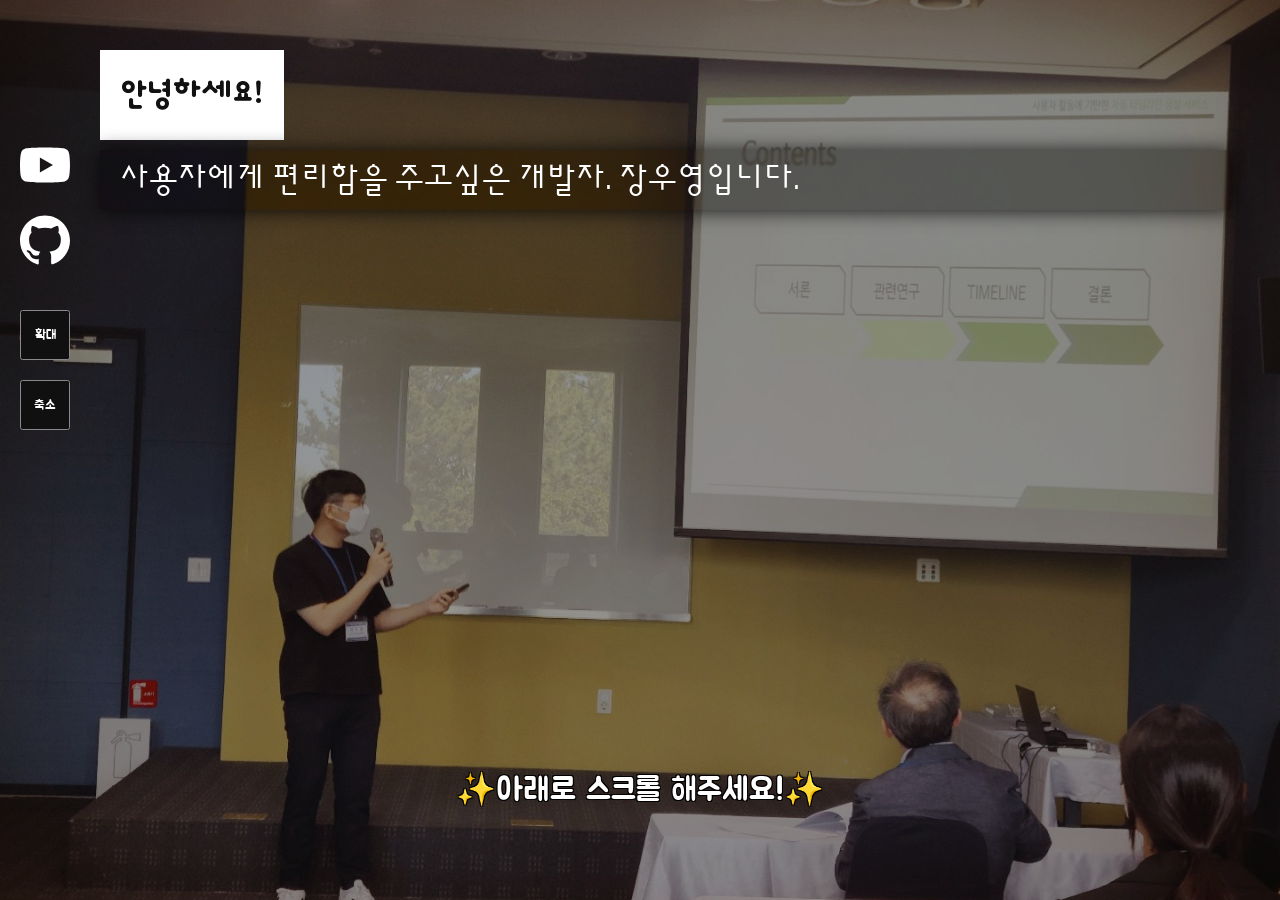
==== commit 709cec5c: "글씨체 변경" ====
--- a/index.html
+++ b/index.html
@@ -3,7 +3,7 @@
 
 <link rel="preconnect" href="https://fonts.googleapis.com">
 <link rel="preconnect" href="https://fonts.gstatic.com" crossorigin>
-<link href="https://fonts.googleapis.com/css2?family=Jua&family=Nanum+Brush+Script&family=Poor+Story&display=swap" rel="stylesheet">
+<link href="https://fonts.googleapis.com/css2?family=Dongle&family=Jua&family=Sunflower:wght@300&display=swap" rel="stylesheet">
 
 <head>
     <title>장우영 포트폴리오</title>
@@ -231,17 +231,21 @@
             <div class="content">
                 <div class="title">
                     <h2>기타 활동</h2>
-                    <p>2019 한국정보기술학회 추계 대학생논문경진대회 동상 수상
-                        <br>
-                        <p2> - [QCA기반 D 플립플롭을 이용한 에너지 손실 최소화를 위한 분석]</p2>
-                        <br>2021 한국정보기술학회 하계 대학생논문경진대회 금상 수상
-                        <br>
-                        <p2> - [사용자 활동에 기반한 자동 타임라인 생성 서비스]</p2>
+                    <p>🏆2019 한국정보기술학회 추계 대학생논문경진대회 수상
+                        <br>
+                        <p2> - [동상 : QCA기반 D 플립플롭을 이용한 에너지 손실 최소화를 위한 분석]</p2>
+                        <br>🏆2021 한국정보기술학회 하계 대학생논문경진대회 수상
+                        <br>
+                        <p2> - [금상 : 사용자 활동에 기반한 자동 타임라인 생성 서비스]</p2>
+                        <br>🏆2022 삼성 청년 SW 아카데미 공통 프로젝트 수상
+                        <br>
+                        <p2> - [우수상 : 웹기술 프로젝트 [너나알아?] 우수팀 선정]</p2>
+                        <br>
                         <br>[2019.10 ~ 2020.07] 전준철 교수님 보안랩실
                         <br>[2021.03 ~ 2021.12] 신문방송사 국장 <a href="https://youtu.be/BoFr3nx3i8Y?t=2024">(21년도 방송제 영상)</a>
                         <br>[2021.09 ~ 2021.12] 메디치소프트 인턴
                         <br>[2022.01 ~ 2022.09] SSAFY(삼성 청년 SW 아카데미) 7기 구미 모바일
-                        <br>[2022.09 ~ ] 인지소프트 Q서비스TFT
+                        <br>[2022.09 ~ ] (주)인지소프트 Q서비스팀 안드로이드 연구개발
                     </p>
                 </div>
             </div>
--- a/style.css
+++ b/style.css
@@ -1,7 +1,7 @@
 * {
     margin: 0;
     padding: 0;
-    font-family: 'Jua', sans-serif;
+    font-family: 'Jua', 'Dongle', 'Sunflower';
 }
 
 a:link {
@@ -75,23 +75,23 @@
     right: 10%;
     bottom: 10%;
     text-shadow: -1px -1px 0 black, 1px -1px 0 black, -1px 1px 0 black, 1px 1px 0 black;
-    animation: bubbleAni 3s infinite ease-out;
+    animation: bubbleAni 2s infinite ease-out;
 }
 
 @keyframes bubbleAni {
     0% {
-        transform: translate(0%, -30%);
+        transform: translate(0%, -10%);
     }
     50% {
-        transform: translate(0%, -100%);
+        transform: translate(0%, 10%);
     }
     100% {
-        transform: translate(0%, -30%);
+        transform: translate(0%, -10%);
     }
 }
 
 .title h2 {
-    font-family: 'Nanum Brush Script', cursive;
+    font-family: 'Dongle', cursive;
     background: #fff;
     color: #111;
     font-weight: 600;
@@ -101,16 +101,22 @@
 }
 
 .title p {
-    font-family: 'Poor Story', cursive;
+    font-family: 'Sunflower', cursive;
     background: rgba(0, 0, 0, 0.363);
-    backdrop-filter: saturate(180%) blur(20px);
+    backdrop-filter: saturate(180%) blur(1px);
     color: rgb(255, 255, 255);
     font-weight: 300;
     padding: 10px 20px;
-    font-size: 1.7em;
+    font-size: 2em;
+    box-shadow: 1px 1px 20px rgba(0, 0, 0, 0.8);
     margin-top: 10px;
     margin-right: 50px;
     margin-bottom: 20px;
+}
+
+.title p2 {
+    font-family: 'Sunflower', cursive;
+    margin-bottom: 10px;
 }
 
 .container .section .content p2 {
@@ -216,6 +222,7 @@
 }
 
 .btn-gradient {
+    animation: bubbleAni 3s infinite ease-out;
     padding: 10px 20px;
     font-size: 16px;
     border: none;
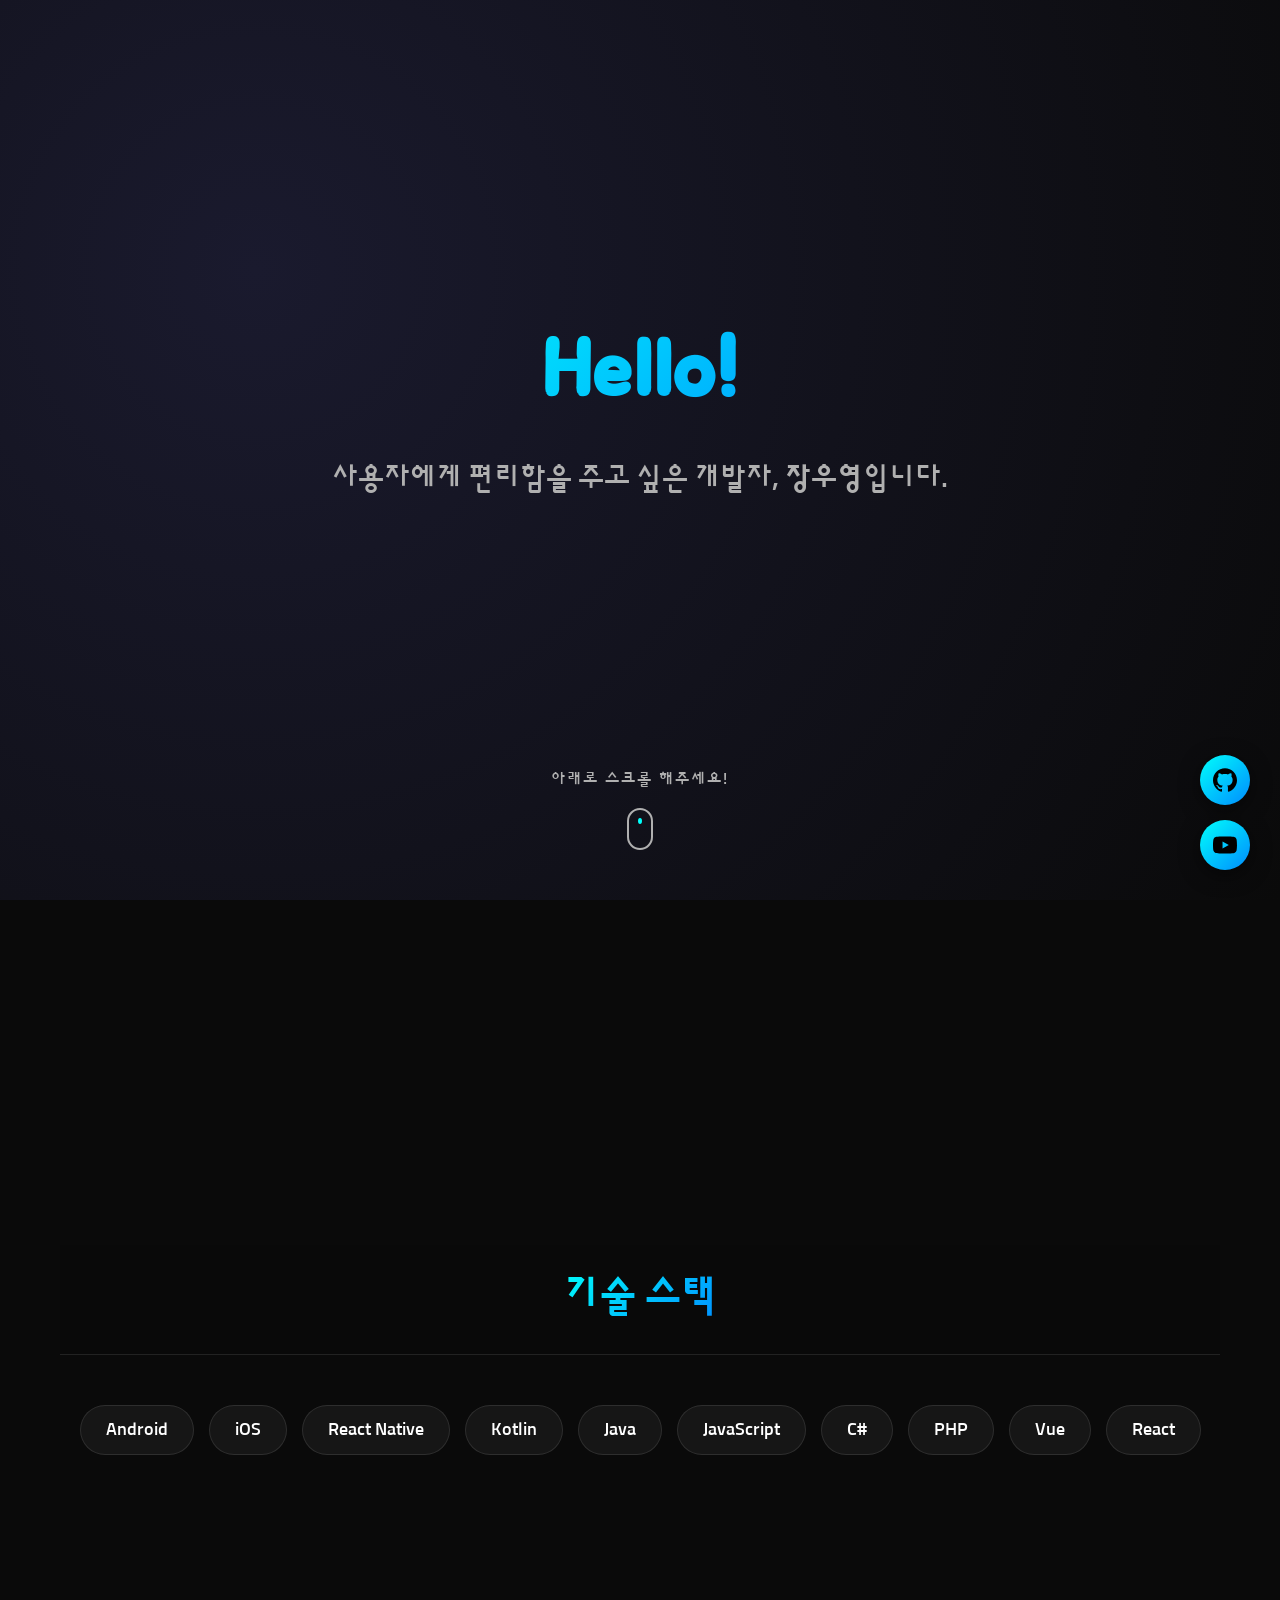
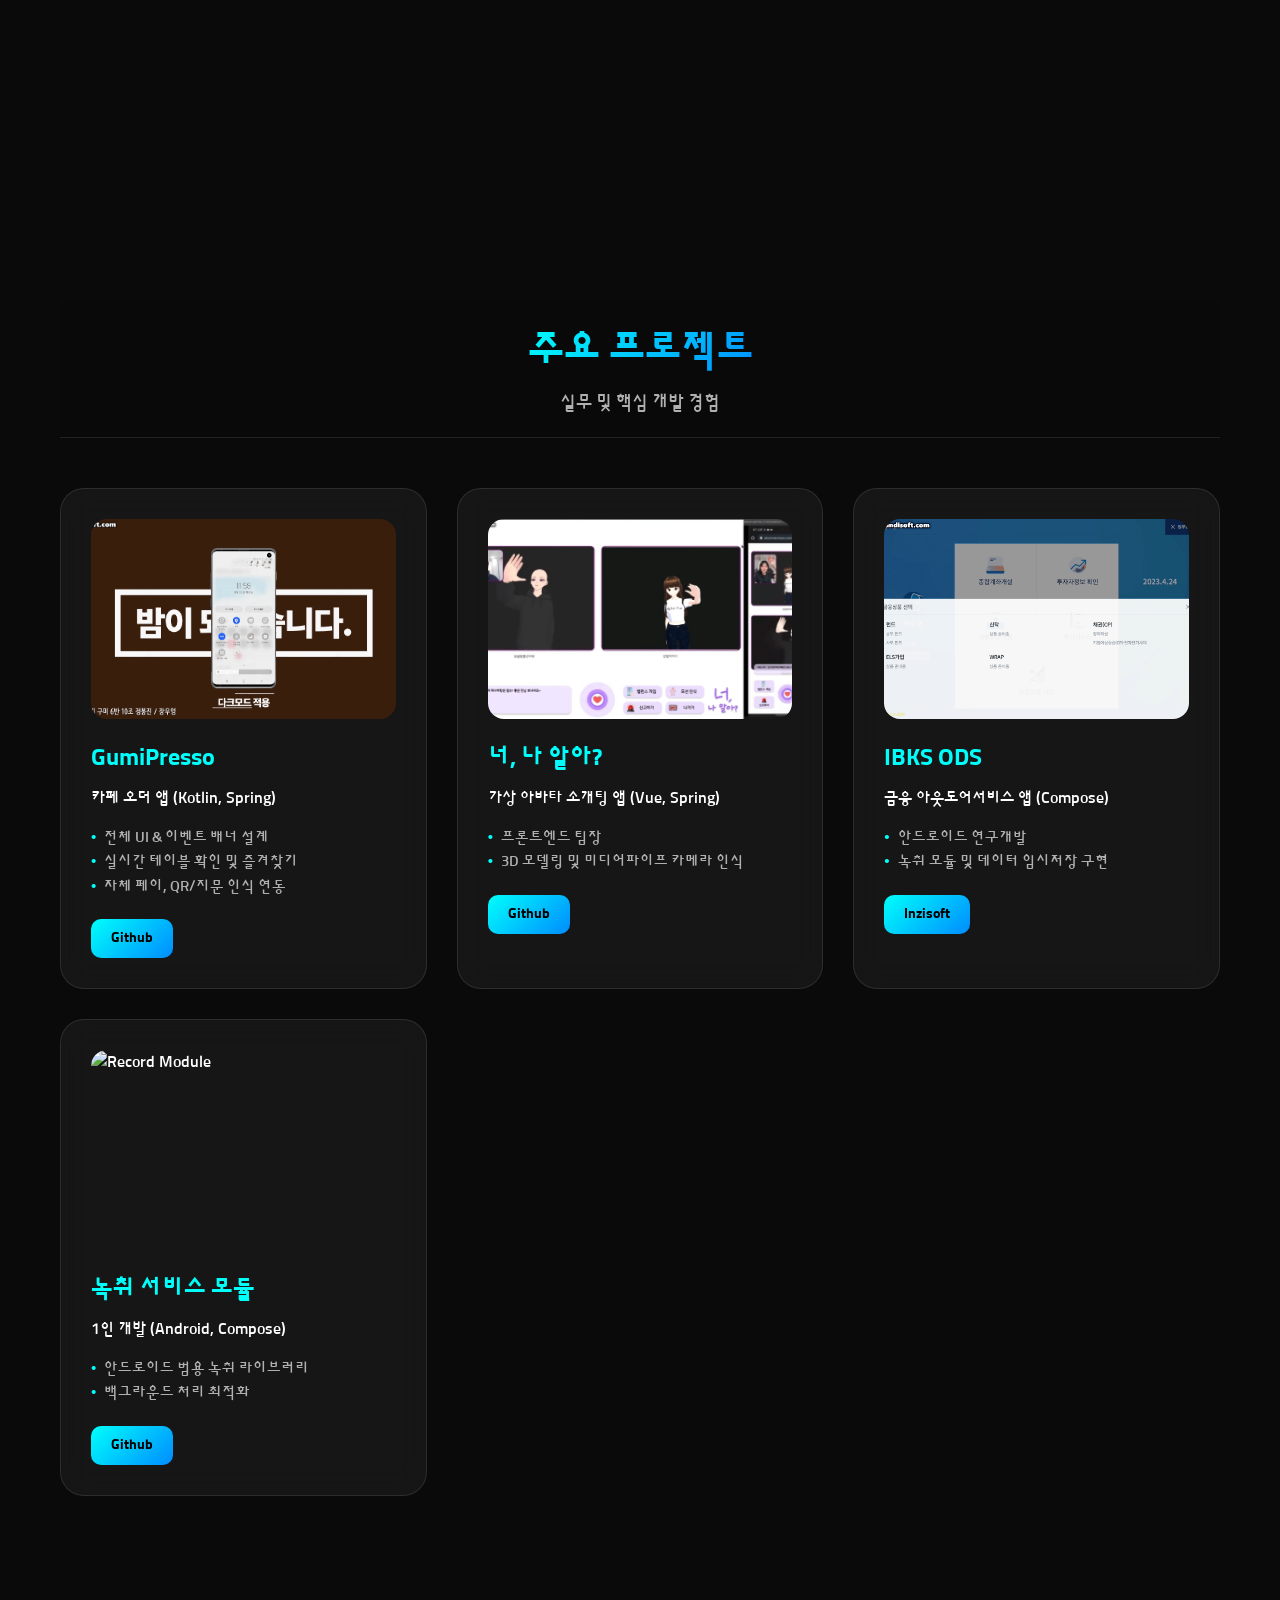
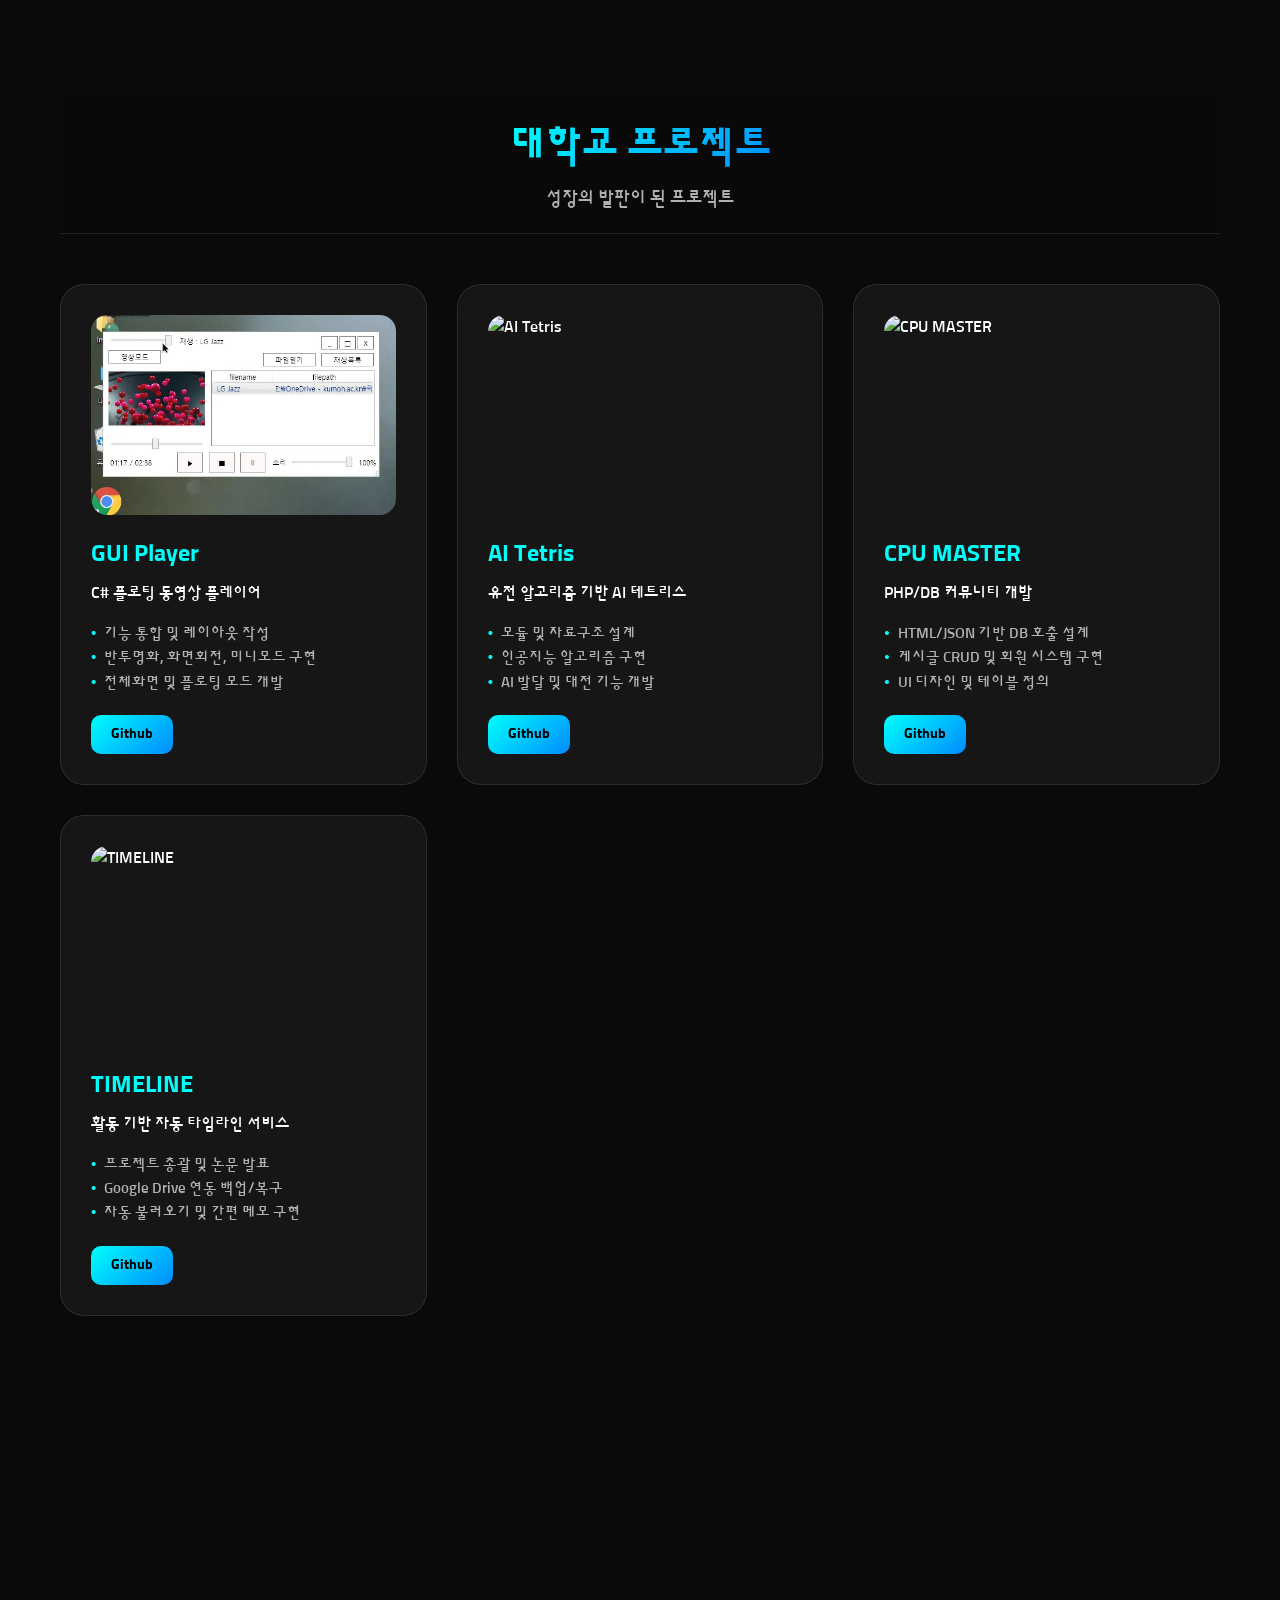
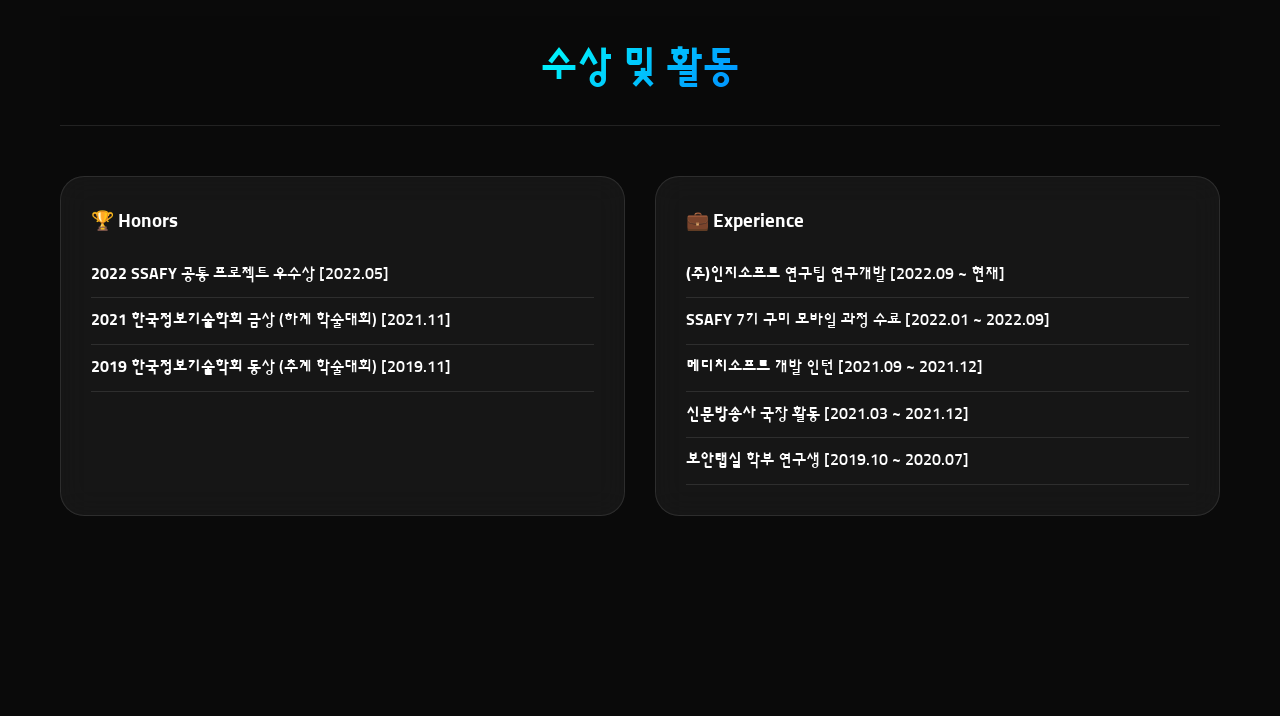
==== commit 0a320ea5: "디자인 수정" ====
--- a/index.html
+++ b/index.html
@@ -1,285 +1,233 @@
 <!DOCTYPE html>
-<html>
-
-<link rel="preconnect" href="https://fonts.googleapis.com">
-<link rel="preconnect" href="https://fonts.gstatic.com" crossorigin>
-<link href="https://fonts.googleapis.com/css2?family=Dongle&family=Jua&family=Sunflower:wght@300&display=swap" rel="stylesheet">
-
+<html lang="ko">
 <head>
-    <title>장우영 포트폴리오</title>
-    <link rel="stylesheet" type="text/css" href="style.css">
-    <meta name="viewport" content="width=device-width, initial-scale=0.4">
+    <meta charset="UTF-8">
+    <meta name="viewport" content="width=device-width, initial-scale=1.0">
+    <title>장우영 포트폴리오 | Android & Web Developer</title>
+    
+    <!-- Fonts -->
+    <link rel="preconnect" href="https://fonts.googleapis.com">
+    <link rel="preconnect" href="https://fonts.gstatic.com" crossorigin>
+    <link href="https://fonts.googleapis.com/css2?family=Jua&family=Sunflower:wght@300;500;700&display=swap" rel="stylesheet">
+    
+    <link rel="stylesheet" href="style.css">
 </head>
-
 <body>
-    <div class="container">
-        <div class="section">
-            <div class="content">
-                <div class="title">
-                    <h2>안녕하세요!</h2>
-                    <p>사용자에게 편리함을 주고싶은 개발자. 장우영입니다.</p>
-                </div>
-            </div>
-            <div class="foot_textbox">✨아래로 스크롤 해주세요!✨</div>
-        </div>
-
-        <!-- <div class="section">
-            <div class="content">
-                <h2>취미</h2>
-                <p>it, 게임, 모바일, 영상제작, 애니메이션, 음악 등 다양한 방면에 관심이 많습니다.
-                </p>
-            </div>
-
-            <div class="container2">
-                <div class="card">
-                    <div class="imgBx">
-                        <img src="./img/img1.jpg">
-                    </div>
-                    <div class="content2">
-                        <h2>it</h2>
-                        <p>항상 새로운 바람을 몰고오는 it 소식은 저를 설레게 합니다.
-                            <br>다양한 커뮤니티를 통해 새로운 정보를 항상 수집하고 있습니다.
-                            <br>최근에는 블로그에 업로드하기도 합니다.
-                            <br><br><a href="https://nelef.tistory.com/13">블로그 : 갤럭시 S22 Ultra 리뷰</a>
-                            <br><a href="https://coolenjoy.net/bbs/37/215321">쿨엔조이 : 어디서든 원격 게이밍(parsec) 하기!</a>
-                        </p>
-                    </div>
-                </div>
-
-                <div class="card">
-                    <div class="imgBx">
-                        <img src="./img/img3.jpg">
-                    </div>
-                    <div class="content2">
-                        <h2>모바일</h2>
-                        <p>모바일 개발에 관심이 많으며, 현재 SSAFY 7기 구미 모바일반에서 성장중입니다.
-                            <br>상단바 메모 어플 개발 후 구글 플레이스토어에 올려보았고, 사용자 피드백을 통해 업데이트 중입니다.
-                            <br><br><a href="https://play.google.com/store/apps/details?id=com.uyeong.status_bar_memo&hl=ko&gl=US">Google Play : 상단바 메모</a>
-                        </p>
-                    </div>
-                </div>
-
-
-                <div class="card">
-                    <div class="imgBx">
-                        <img src="./img/img4.webp">
-                    </div>
-                    <div class="content2">
-                        <h2>영상제작</h2>
-                        <p>영상을 기획, 촬영, 편집할 수 있습니다.
-                            <br>상상한 것을 시각화 할 수 있으며,
-                            <br>사용할 수 있는 도구는 아래와 같습니다.
-                            <br>PhotoShop, Premiere Pro, After Effects, Vegas Pro
-                            <br><br><a href="https://youtu.be/RvGikXhu4a4">유튜브[UYeong Jang] : 2020 방송제 오프닝</a>
-                            <br><a href="https://youtu.be/G6iVfwB5i0g">유튜브[KOBS] : [2020 KOBS ONLINE STAGE] Ep.4: 소리샘 2</a>
-                        </p>
-                    </div>
-                </div>
-            </div>
-        </div> -->
-
-        <div class="section">
-            <div class="content">
-                <div class="title">
-                    <h2>개발</h2>
-                    <p>사용가능 언어 : kotlin, java, JavaScript, C#, PHP, vue, react </p>
-                </div>
-
-                <div class="container2">
-                    <button class="btn-gradient" onclick="toggleOldProject()">대학교 프로젝트 보이기/숨기기</button>
-                </div>
-
-                <div class="container2">
-                    <div class="card oldProjectElement oldProject">
-                        <div class="imgBx">
-                            <img src="./img/img_2_1.webp">
-                        </div>
-                        <div class="content2">
-                            <h2>[C#] GUI Player</h2>
-                            <p>플로팅 GUI 동영상 플레이어
-                                <br>2019.09 ~ 2019.12 (4人)
-                                <br><br>담당 포지션
-                                <br>⚫ 기능 통합, 레이아웃 작성
-                                <br>⚫ 반투명화, 화면회전, 미니모드
-                                <br>⚫ 전체화면 모드, 플로팅모드
-                                <br><br><a href="https://github.com/Nelef/GUI_Player">Github</a>
-                            </p>
-                        </div>
-                    </div>
-
-                    <div class="card oldProjectElement oldProject">
-                        <div class="imgBx">
-                            <img src="./img/img_2_2.webp">
-                        </div>
-                        <div class="content2">
-                            <h2>[C#] AI Tetris</h2>
-                            <p>유전 알고리즘 테트리스
-                                <br>2019.09 ~ 2019.12 (2人)
-                                <br><br>담당 포지션
-                                <br>⚫ 모듈 설계, 자료구조 설계
-                                <br>⚫ 인공지능 알고리즘 구현
-                                <br>⚫ AI 발달, AI 대전 구현
-                                <br><br><a href="https://github.com/Nelef/AI_Tetris-genetic_algorithm">Github</a>
-                            </p>
-                        </div>
-                    </div>
-
-                    <div class="card oldProjectElement oldProject">
-                        <div class="imgBx">
-                            <img src="./img/img_2_3.gif">
-                        </div>
-                        <div class="content2">
-                            <h2>[PHP, DB] CPU MASTER</h2>
-                            <p>컴퓨터 커뮤니티
-                                <br>2020.03 ~ 2020.06 (1人)
-                                <br><br>담당 포지션
-                                <br>⚫ HTML, JSON 사용하여 DB 호출
-                                <br>⚫ 디자인, 테이블 정의
-                                <br>⚫ 회원가입, 로그인, 게시글 CRUD 구현
-                                <br><br><a href="https://github.com/Nelef/cpumaster">Github</a>
-                            </p>
-                        </div>
-                    </div>
-
-                    <div class="card oldProjectElement oldProject">
-                        <div class="imgBx">
-                            <img src="./img/img_2_4.webp">
-                        </div>
-                        <div class="content2">
-                            <h2>[Kotlin] TIMELINE</h2>
-                            <p>사용자 활동에 기반한 자동 타임라인 생성 서비스
-                                <br>2021.03 ~ 2021.06 (5人)
-                                <br><br>담당 포지션
-                                <br>⚫ 프로젝트 총괄, 프로젝트 병합, 논문 발표
-                                <br>⚫ 백업 및 복구, 구글드라이브 연동
-                                <br>⚫ 자동 불러오기 기능, 간편답장메모입력 기능
-                                <br><br><a href="https://github.com/Nelef/university_project">Github</a>
-                            </p>
-                        </div>
-                    </div>
-
-
-
-                    <div class="card">
-                        <div class="imgBx">
-                            <img src="./img/img_2_5.gif">
-                        </div>
-                        <div class="content2">
-                            <h2>[Kotlin, Spring] GumiPresso</h2>
-                            <p>카페 오더 앱
-                                <br>2022.05.19 ~ 2022.05.24 (2人)
-                                <br><br>담당 포지션
-                                <br>⚫ 전체 UI, 이벤트 배너
-                                <br>⚫ 카페 테이블 확인, 즐겨찾기, 등급별 할인
-                                <br>⚫ 자체 페이, QR 코드 인식, 지문 인식 기능
-                                <br><br><a href="https://github.com/Nelef/CafeOrderApp.GumiPresso">Github</a>
-                            </p>
-                        </div>
-                    </div>
-
-                    <div class="card">
-                        <div class="imgBx">
-                            <img src="./img/img_2_6.gif">
-                        </div>
-                        <div class="content2">
-                            <h2>[Vue, Spring] 너, 나 알아?</h2>
-                            <p>가상 아바타 소개팅 앱
-                                <br>2022.07 ~ 2022.08 (6人)
-                                <br><br>담당 포지션
-                                <br>⚫ 프론트 팀장, 중간발표, 시연발표
-                                <br>⚫ 메인페이지, 3d, 카메라 인식(Google MediaPipe)
-                                <br><br><a href="https://github.com/Nelef/UKnowMe">Github</a>
-                            </p>
-                        </div>
-                    </div>
-
-                    <div class="card">
-                        <div class="imgBx">
-                            <img src="./img/img_2_7.gif">
-                        </div>
-                        <div class="content2">
-                            <h2>[Android, Compose] IBKS ODS</h2>
-                            <p>금융 아웃도어서비스 앱
-                                <br>2022.09 ~
-                                <br><br>담당 포지션
-                                <br>⚫ 안드로이드 개발(녹취, 임시 저장 등)
-                                <br>⚫ 프로젝트 생성, 신기능 개발, 이슈 처리
-                                <br><br><a href="http://inzisoft.com/q-service/">인지소프트</a>
-                            </p>
-                        </div>
-                    </div>
-
-                    <div class="card">
-                        <div class="imgBx">
-                            <img src="./img/img_2_8.gif">
-                        </div>
-                        <div class="content2">
-                            <h2>[Android, Compose] 녹취 서비스 모듈</h2>
-                            <p>녹취 서비스 모듈
-                                <br>2022.12 ~ 2023.07 (1人)
-                                <br><br>담당 포지션
-                                <br>⚫ 1인 개발
-                                <br><br><a href="https://github.com/Nelef/RecordService/">Github</a>
-                            </p>
-                        </div>
-                    </div>
-                </div>
-            </div>
-        </div>
-
-        <div class="section">
-            <div class="content">
-                <div class="title">
-                    <h2>기타 활동</h2>
-                    <p>🏆2019 한국정보기술학회 추계 대학생논문경진대회 수상
-                        <br>
-                        <p2> - [동상 : QCA기반 D 플립플롭을 이용한 에너지 손실 최소화를 위한 분석]</p2>
-                        <br>🏆2021 한국정보기술학회 하계 대학생논문경진대회 수상
-                        <br>
-                        <p2> - [금상 : 사용자 활동에 기반한 자동 타임라인 생성 서비스]</p2>
-                        <br>🏆2022 삼성 청년 SW 아카데미 공통 프로젝트 수상
-                        <br>
-                        <p2> - [우수상 : 웹기술 프로젝트 [너나알아?] 우수팀 선정]</p2>
-                        <br>
-                        <br>[2019.10 ~ 2020.07] 전준철 교수님 보안랩실
-                        <br>[2021.03 ~ 2021.12] 신문방송사 국장 <a href="https://youtu.be/BoFr3nx3i8Y?t=2024">(21년도 방송제 영상)</a>
-                        <br>[2021.09 ~ 2021.12] 메디치소프트 인턴
-                        <br>[2022.01 ~ 2022.09] SSAFY(삼성 청년 SW 아카데미) 7기 구미 모바일
-                        <br>[2022.09 ~ ] (주)인지소프트 Q서비스팀 안드로이드 연구개발
-                    </p>
-                </div>
-            </div>
-        </div>
+    <div class="bg-overlay"></div>
+
+    <main class="container">
+        <!-- Hero Section -->
+        <section id="home" class="hero">
+            <div class="hero-content">
+                <h2 class="fade-in">Hello!</h2>
+                <p class="fade-in">사용자에게 편리함을 주고 싶은 개발자, <strong>장우영</strong>입니다.</p>
+                <div class="scroll-indicator">
+                    <span>아래로 스크롤 해주세요!</span>
+                    <div class="mouse"></div>
+                </div>
+            </div>
+        </section>
+
+        <!-- Tech Stack Section -->
+        <section id="tech">
+            <div class="section-title">
+                <h2>기술 스택</h2>
+            </div>
+            <div class="tech-tags">
+                <span>Android</span><span>iOS</span><span>React Native</span><span>Kotlin</span><span>Java</span>
+                <span>JavaScript</span><span>C#</span><span>PHP</span><span>Vue</span><span>React</span>
+            </div>
+        </section>
+
+        <!-- Projects Section -->
+        <section id="projects">
+            <div class="section-title">
+                <h2>주요 프로젝트</h2>
+                <p>실무 및 핵심 개발 경험</p>
+            </div>
+            
+            <div class="grid">
+                <!-- GumiPresso -->
+                <div class="glass-card project-card">
+                    <div class="project-img">
+                        <img src="./img/img_2_5.gif" alt="GumiPresso">
+                    </div>
+                    <div class="project-info">
+                        <h3>GumiPresso</h3>
+                        <p class="project-desc">카페 오더 앱 (Kotlin, Spring)</p>
+                        <ul class="role-list">
+                            <li>전체 UI & 이벤트 배너 설계</li>
+                            <li>실시간 테이블 확인 및 즐겨찾기</li>
+                            <li>자체 페이, QR/지문 인식 연동</li>
+                        </ul>
+                        <a href="https://github.com/Nelef/CafeOrderApp.GumiPresso" class="btn-link">Github</a>
+                    </div>
+                </div>
+
+                <!-- 너, 나 알아? -->
+                <div class="glass-card project-card">
+                    <div class="project-img">
+                        <img src="./img/img_2_6.gif" alt="UKnowMe">
+                    </div>
+                    <div class="project-info">
+                        <h3>너, 나 알아?</h3>
+                        <p class="project-desc">가상 아바타 소개팅 앱 (Vue, Spring)</p>
+                        <ul class="role-list">
+                            <li>프론트엔드 팀장</li>
+                            <li>3D 모델링 및 미디어파이프 카메라 인식</li>
+                        </ul>
+                        <a href="https://github.com/Nelef/UKnowMe" class="btn-link">Github</a>
+                    </div>
+                </div>
+
+                <!-- IBKS ODS -->
+                <div class="glass-card project-card">
+                    <div class="project-img">
+                        <img src="./img/img_2_7.gif" alt="IBKS ODS">
+                    </div>
+                    <div class="project-info">
+                        <h3>IBKS ODS</h3>
+                        <p class="project-desc">금융 아웃도어서비스 앱 (Compose)</p>
+                        <ul class="role-list">
+                            <li>안드로이드 연구개발</li>
+                            <li>녹취 모듈 및 데이터 임시저장 구현</li>
+                        </ul>
+                        <a href="http://inzisoft.com/q-service/" class="btn-link">Inzisoft</a>
+                    </div>
+                </div>
+
+                <!-- Record Module -->
+                <div class="glass-card project-card">
+                    <div class="project-img">
+                        <img src="./img/img_2_8.gif" alt="Record Module">
+                    </div>
+                    <div class="project-info">
+                        <h3>녹취 서비스 모듈</h3>
+                        <p class="project-desc">1인 개발 (Android, Compose)</p>
+                        <ul class="role-list">
+                            <li>안드로이드 범용 녹취 라이브러리</li>
+                            <li>백그라운드 처리 최적화</li>
+                        </ul>
+                        <a href="https://github.com/Nelef/RecordService/" class="btn-link">Github</a>
+                    </div>
+                </div>
+            </div>
+        </section>
+
+        <!-- University Projects Section -->
+        <section id="university">
+            <div class="section-title">
+                <h2>대학교 프로젝트</h2>
+                <p>성장의 발판이 된 프로젝트</p>
+            </div>
+            
+            <div class="grid">
+                <!-- GUI Player -->
+                <div class="glass-card project-card">
+                    <div class="project-img">
+                        <img src="./img/img_2_1.webp" alt="GUI Player">
+                    </div>
+                    <div class="project-info">
+                        <h3>GUI Player</h3>
+                        <p class="project-desc">C# 플로팅 동영상 플레이어</p>
+                        <ul class="role-list">
+                            <li>기능 통합 및 레이아웃 작성</li>
+                            <li>반투명화, 화면회전, 미니모드 구현</li>
+                            <li>전체화면 및 플로팅 모드 개발</li>
+                        </ul>
+                        <a href="https://github.com/Nelef/GUI_Player" class="btn-link">Github</a>
+                    </div>
+                </div>
+
+                <!-- AI Tetris -->
+                <div class="glass-card project-card">
+                    <div class="project-img">
+                        <img src="./img/img_2_2.webp" alt="AI Tetris">
+                    </div>
+                    <div class="project-info">
+                        <h3>AI Tetris</h3>
+                        <p class="project-desc">유전 알고리즘 기반 AI 테트리스</p>
+                        <ul class="role-list">
+                            <li>모듈 및 자료구조 설계</li>
+                            <li>인공지능 알고리즘 구현</li>
+                            <li>AI 발달 및 대전 기능 개발</li>
+                        </ul>
+                        <a href="https://github.com/Nelef/AI_Tetris-genetic_algorithm" class="btn-link">Github</a>
+                    </div>
+                </div>
+
+                <!-- CPU MASTER -->
+                <div class="glass-card project-card">
+                    <div class="project-img">
+                        <img src="./img/img_2_3.gif" alt="CPU MASTER">
+                    </div>
+                    <div class="project-info">
+                        <h3>CPU MASTER</h3>
+                        <p class="project-desc">PHP/DB 커뮤니티 개발</p>
+                        <ul class="role-list">
+                            <li>HTML/JSON 기반 DB 호출 설계</li>
+                            <li>게시글 CRUD 및 회원 시스템 구현</li>
+                            <li>UI 디자인 및 테이블 정의</li>
+                        </ul>
+                        <a href="https://github.com/Nelef/cpumaster" class="btn-link">Github</a>
+                    </div>
+                </div>
+
+                <!-- TIMELINE -->
+                <div class="glass-card project-card">
+                    <div class="project-img">
+                        <img src="./img/img_2_4.webp" alt="TIMELINE">
+                    </div>
+                    <div class="project-info">
+                        <h3>TIMELINE</h3>
+                        <p class="project-desc">활동 기반 자동 타임라인 서비스</p>
+                        <ul class="role-list">
+                            <li>프로젝트 총괄 및 논문 발표</li>
+                            <li>Google Drive 연동 백업/복구</li>
+                            <li>자동 불러오기 및 간편 메모 구현</li>
+                        </ul>
+                        <a href="https://github.com/Nelef/university_project" class="btn-link">Github</a>
+                    </div>
+                </div>
+            </div>
+        </section>
+
+        <!-- Awards & Activities -->
+        <section id="activities">
+            <div class="section-title">
+                <h2>수상 및 활동</h2>
+            </div>
+            <div class="activities-grid">
+                <div class="glass-card">
+                    <h3>🏆 Honors</h3>
+                    <ul class="activity-list">
+                        <li><strong>2022 SSAFY</strong> 공통 프로젝트 우수상 [2022.05]</li>
+                        <li><strong>2021 한국정보기술학회</strong> 금상 (하계 학술대회) [2021.11]</li>
+                        <li><strong>2019 한국정보기술학회</strong> 동상 (추계 학술대회) [2019.11]</li>
+                    </ul>
+                </div>
+                <div class="glass-card">
+                    <h3>💼 Experience</h3>
+                    <ul class="activity-list">
+                        <li><strong>(주)인지소프트</strong> 연구팀 연구개발 [2022.09 ~ 현재]</li>
+                        <li><strong>SSAFY</strong> 7기 구미 모바일 과정 수료 [2022.01 ~ 2022.09]</li>
+                        <li><strong>메디치소프트</strong> 개발 인턴 [2021.09 ~ 2021.12]</li>
+                        <li><strong>신문방송사</strong> 국장 활동 [2021.03 ~ 2021.12]</li>
+                        <li><strong>보안랩실</strong> 학부 연구생 [2019.10 ~ 2020.07]</li>
+                    </ul>
+                </div>
+            </div>
+        </section>
+    </main>
+
+    <!-- Social Floating Links -->
+    <div class="floating-social">
+        <a href="https://github.com/Nelef" target="_blank" title="GitHub">
+            <svg viewBox="0 0 24 24" fill="currentColor"><path d="M12 .297c-6.63 0-12 5.373-12 12 0 5.303 3.438 9.8 8.205 11.385.6.113.82-.258.82-.577 0-.285-.01-1.04-.015-2.04-3.338.724-4.042-1.61-4.042-1.61C4.422 18.07 3.633 17.7 3.633 17.7c-1.087-.744.084-.729.084-.729 1.205.084 1.838 1.236 1.838 1.236 1.07 1.835 2.809 1.305 3.495.998.108-.776.417-1.305.76-1.605-2.665-.3-5.466-1.332-5.466-5.93 0-1.31.465-2.38 1.235-3.22-.135-.303-.54-1.523.105-3.176 0 0 1.005-.322 3.3 1.23.96-.267 1.98-.399 3-.405 1.02.006 2.04.138 3 .405 2.28-1.552 3.285-1.23 3.285-1.23.645 1.653.24 2.873.12 3.176.765.84 1.23 1.91 1.23 3.22 0 4.61-2.805 5.625-5.475 5.92.42.36.81 1.096.81 2.22 0 1.606-.015 2.896-.015 3.286 0 .315.21.69.825.57C20.565 22.092 24 17.592 24 12.297c0-6.627-5.373-12-12-12"/></svg>
+        </a>
+        <a href="https://www.youtube.com/user/imonelefting" target="_blank" title="YouTube">
+            <svg viewBox="0 0 24 24" fill="currentColor"><path d="M23.498 6.186a3.016 3.016 0 0 0-2.122-2.136C19.505 3.545 12 3.545 12 3.545s-7.505 0-9.377.505A3.017 3.017 0 0 0 .502 6.186C0 8.07 0 12 0 12s0 3.93.502 5.814a3.016 3.016 0 0 0 2.122 2.136c1.871.505 9.376.505 9.376.505s7.505 0 9.377-.505a3.015 3.015 0 0 0 2.122-2.136C24 15.93 24 12 24 12s0-3.93-.502-5.814zM9.545 15.568V8.432L15.818 12l-6.273 3.568z"/></svg>
+        </a>
     </div>
-    <div class="icon">
-        <!-- <a href="https://nelef.tistory.com/"><svg role="img" viewBox="0 0 24 24" xmlns="http://www.w3.org/2000/svg"><title>Storyblok</title><path d="M13.953 11.462H9.088v2.34h4.748c.281 0 .538-.118.749-.305.187-.187.304-.468.304-.819a1.404 1.404 0 0 0-.257-.842c-.188-.234-.398-.374-.679-.374zm.164-2.83c.21-.14.304-.445.304-.843 0-.35-.094-.608-.257-.771a.935.935 0 0 0-.608-.234H9.088v2.105h4.374c.234 0 .468-.117.655-.257zM21.251 0H2.89c-.585 0-1.053.468-1.053 1.03v18.385c0 .562.468.912 1.03.912H5.58V24l3.368-3.65h12.304c.562 0 .913-.35.913-.935V1.053c0-.562-.351-1.03-.936-1.03zm-3.087 14.9a2.827 2.827 0 0 1-1.006 1.03c-.445.28-.936.538-1.497.655-.562.14-1.17.257-1.801.257H5.579v-13.1h9.403c.468 0 .866.094 1.24.305.351.187.679.444.936.748.524.64.806 1.443.795 2.27 0 .608-.164 1.192-.468 1.754a2.924 2.924 0 0 1-1.403 1.263c.748.21 1.333.585 1.778 1.123.42.561.631 1.286.631 2.199 0 .584-.117 1.076-.35 1.497z"/></svg></a> -->
-        <br><a href="https://www.youtube.com/user/imonelefting"><svg role="img" viewBox="0 0 24 24" xmlns="http://www.w3.org/2000/svg"><title>YouTube</title><path d="M23.498 6.186a3.016 3.016 0 0 0-2.122-2.136C19.505 3.545 12 3.545 12 3.545s-7.505 0-9.377.505A3.017 3.017 0 0 0 .502 6.186C0 8.07 0 12 0 12s0 3.93.502 5.814a3.016 3.016 0 0 0 2.122 2.136c1.871.505 9.376.505 9.376.505s7.505 0 9.377-.505a3.015 3.015 0 0 0 2.122-2.136C24 15.93 24 12 24 12s0-3.93-.502-5.814zM9.545 15.568V8.432L15.818 12l-6.273 3.568z"/></svg></a>
-        <br><a href="https://github.com/Nelef"><svg role="img" viewBox="0 0 24 24" xmlns="http://www.w3.org/2000/svg"><title>GitHub</title><path d="M12 .297c-6.63 0-12 5.373-12 12 0 5.303 3.438 9.8 8.205 11.385.6.113.82-.258.82-.577 0-.285-.01-1.04-.015-2.04-3.338.724-4.042-1.61-4.042-1.61C4.422 18.07 3.633 17.7 3.633 17.7c-1.087-.744.084-.729.084-.729 1.205.084 1.838 1.236 1.838 1.236 1.07 1.835 2.809 1.305 3.495.998.108-.776.417-1.305.76-1.605-2.665-.3-5.466-1.332-5.466-5.93 0-1.31.465-2.38 1.235-3.22-.135-.303-.54-1.523.105-3.176 0 0 1.005-.322 3.3 1.23.96-.267 1.98-.399 3-.405 1.02.006 2.04.138 3 .405 2.28-1.552 3.285-1.23 3.285-1.23.645 1.653.24 2.873.12 3.176.765.84 1.23 1.91 1.23 3.22 0 4.61-2.805 5.625-5.475 5.92.42.36.81 1.096.81 2.22 0 1.606-.015 2.896-.015 3.286 0 .315.21.69.825.57C20.565 22.092 24 17.592 24 12.297c0-6.627-5.373-12-12-12"/></svg></a>
-        <br><button onclick="zoomIn()">확대</button>
-        <br><button onclick="zoomOut()">축소</button>
-
-        <script>
-            var zoomLevel = 100; // 초기 확대 비율
-
-            function zoomIn() {
-                zoomLevel += 10; // 확대 비율을 10씩 증가시킴
-                document.body.style.zoom = zoomLevel + "%";
-            }
-
-            function zoomOut() {
-                zoomLevel -= 10; // 확대 비율을 10씩 증가시킴
-                document.body.style.zoom = zoomLevel + "%";
-            }
-
-            function toggleOldProject() {
-                var elements = document.getElementsByClassName("oldProjectElement");
-                Array.from(elements).forEach(function(element) {
-                    element.classList.toggle("oldProject");
-                });
-            }
-        </script>
-    </div>
-
 </body>
-
-</html>+</html>
--- a/style.css
+++ b/style.css
@@ -1,238 +1,351 @@
+:root {
+    --primary: #00fffb;
+    --secondary: #008cff;
+    --bg-dark: #0a0a0a;
+    --card-bg: rgba(255, 255, 255, 0.05);
+    --glass-border: rgba(255, 255, 255, 0.1);
+    --text-main: #ffffff;
+    --text-muted: #b0b0b0;
+    --accent-gradient: linear-gradient(135deg, var(--primary), var(--secondary));
+}
+
 * {
     margin: 0;
     padding: 0;
-    font-family: 'Jua', 'Dongle', 'Sunflower';
-}
-
-a:link {
-    text-decoration: none;
-}
-
-a:visited {
-    text-decoration: none;
-}
-
-.container {
-    position: relative;
-    width: 100%;
-    height: 100vh;
-    overflow: auto;
-    scroll-snap-type: y mandatory;
-}
-
-.container .section {
-    position: relative;
+    box-sizing: border-box;
+    font-family: 'Sunflower', sans-serif;
+}
+
+body {
+    background-color: var(--bg-dark);
+    color: var(--text-main);
+    overflow-x: hidden;
+    line-height: 1.6;
+    word-break: keep-all;
+}
+
+/* 배경 레이어 */
+.bg-overlay {
+    position: fixed;
+    top: 0;
+    left: 0;
     width: 100%;
     height: 100%;
-    scroll-snap-align: center;
-    background-blend-mode: multiply;
-    overflow: auto;
-}
-
-.container .section:nth-child(1) {
-    background: rgb(153, 153, 153) url(./img/bg1.jpg);
-    background-position: center;
-    background-size: cover;
-    background-attachment: fixed;
-}
-
-.container .section:nth-child(2) {
-    /* background: rgb(255, 255, 255) url(./img/bg2.jpg); */
-    background: rgb(255, 255, 255) url(./img/bg3.jpg);
-    background-position: center;
-    background-size: cover;
-    background-attachment: fixed;
-}
-
-.container .section:nth-child(3) {
-    /* background: rgb(255, 255, 255) url(./img/bg3.jpg); */
-    background: rgb(255, 255, 255) url(./img/bg4.jpg);
-    background-position: center;
-    background-size: cover;
-    background-attachment: fixed;
-}
-
-.container .section:nth-child(4) {
-    background: rgb(255, 255, 255) url(./img/bg4.jpg);
-    background-position: center;
-    background-size: cover;
-    background-attachment: fixed;
-}
-
-.container .section .content {
+    background: radial-gradient(circle at 20% 30%, #1a1a2e 0%, #0a0a0a 100%);
+    z-index: -1;
+}
+
+.container {
+    max-width: 1200px;
+    margin: 0 auto;
+    padding: 0 20px;
+}
+
+/* 스크롤바 커스텀 */
+::-webkit-scrollbar {
+    width: 8px;
+}
+::-webkit-scrollbar-track {
+    background: var(--bg-dark);
+}
+::-webkit-scrollbar-thumb {
+    background: var(--accent-gradient);
+    border-radius: 10px;
+}
+
+/* 섹션 스타일 */
+section {
+    min-height: 100vh;
+    padding: 100px 0;
+    display: flex;
+    flex-direction: column;
+    justify-content: center;
+}
+
+.section-title {
+    position: sticky;
+    top: 0;
+    z-index: 100;
+    background: rgba(10, 10, 10, 0.85); /* 약간의 투명도로 배경이 은은하게 비침 */
+    backdrop-filter: blur(12px);
+    -webkit-backdrop-filter: blur(12px);
+    padding: 20px 0;
+    margin-bottom: 50px;
+    border-bottom: 1px solid var(--glass-border);
+    text-align: center; /* 가운데 정렬로 더 깔끔하게 */
+}
+
+.section-title h2 {
+    font-size: 2.5rem;
+    font-weight: 800;
+    margin-bottom: 5px;
+    display: inline-block;
+    background: var(--accent-gradient);
+    -webkit-background-clip: text;
+    -webkit-text-fill-color: transparent;
+}
+
+.section-title p {
+    color: var(--text-muted);
+    font-size: 1.1rem;
+    margin: 0;
+}
+
+/* Scroll Indicator */
+.scroll-indicator {
     position: absolute;
-    top: 50px;
-    left: 100px;
-    width: -webkit-fill-available;
-}
-
-.foot_textbox {
+    bottom: 50px; /* 아래로 내리기 */
+    left: 50%;
+    transform: translateX(-50%);
+    display: flex;
+    flex-direction: column;
+    align-items: center;
+    gap: 15px;
+}
+
+.scroll-indicator span {
+    font-size: 1rem;
+    color: var(--text-muted);
+    letter-spacing: 2px;
+    animation: pulse 2s infinite;
+}
+
+.mouse {
+    width: 26px;
+    height: 42px;
+    border: 2px solid var(--text-muted);
+    border-radius: 15px;
+    position: relative;
+}
+
+.mouse::before {
+    content: '';
+    width: 4px;
+    height: 6px;
+    background: var(--primary);
     position: absolute;
-    color: #fff;
-    font-size: 2em;
+    left: 50%;
+    transform: translateX(-50%);
+    top: 8px;
+    border-radius: 50%;
+    animation: scroll 2s infinite;
+}
+
+@keyframes scroll {
+    0% { opacity: 1; top: 8px; }
+    100% { opacity: 0; top: 24px; }
+}
+
+@keyframes pulse {
+    0% { opacity: 0.5; }
+    50% { opacity: 1; }
+    100% { opacity: 0.5; }
+}
+
+/* 히어로 섹션 */
+.hero {
+    position: relative;
     text-align: center;
-    left: 10%;
-    right: 10%;
-    bottom: 10%;
-    text-shadow: -1px -1px 0 black, 1px -1px 0 black, -1px 1px 0 black, 1px 1px 0 black;
-    animation: bubbleAni 2s infinite ease-out;
-}
-
-@keyframes bubbleAni {
-    0% {
-        transform: translate(0%, -10%);
-    }
-    50% {
-        transform: translate(0%, 10%);
-    }
-    100% {
-        transform: translate(0%, -10%);
-    }
-}
-
-.title h2 {
-    font-family: 'Dongle', cursive;
-    background: #fff;
-    color: #111;
-    font-weight: 600;
-    display: inline-block;
-    padding: 10px 20px;
-    font-size: 3em;
-}
-
-.title p {
-    font-family: 'Sunflower', cursive;
-    background: rgba(0, 0, 0, 0.363);
-    backdrop-filter: saturate(180%) blur(1px);
-    color: rgb(255, 255, 255);
-    font-weight: 300;
-    padding: 10px 20px;
-    font-size: 2em;
-    box-shadow: 1px 1px 20px rgba(0, 0, 0, 0.8);
-    margin-top: 10px;
-    margin-right: 50px;
+    align-items: center;
+}
+
+.hero-content {
+    margin-top: -10vh; /* Hello 영역을 위로 끌어올림 */
+}
+
+.hero h2 {
+    font-family: 'Jua', sans-serif;
+    font-size: clamp(2.5rem, 10vw, 5rem);
     margin-bottom: 20px;
-}
-
-.title p2 {
-    font-family: 'Sunflower', cursive;
-    margin-bottom: 10px;
-}
-
-.container .section .content p2 {
-    color: rgb(224, 224, 224);
-    font-size: 0.8em;
-    line-height: 2;
-}
-
-.container2 {
-    position: relative;
+    background: var(--accent-gradient);
+    -webkit-background-clip: text;
+    -webkit-text-fill-color: transparent;
+    animation: fadeInUp 1s ease-out;
+}
+
+.hero p {
+    font-size: clamp(1.1rem, 4vw, 1.8rem);
+    color: var(--text-muted);
+    max-width: 800px;
+    animation: fadeInUp 1s ease-out 0.2s backwards;
+}
+
+/* 기술 스택 태그 */
+.tech-tags {
     display: flex;
     flex-wrap: wrap;
+    gap: 15px;
     justify-content: center;
-    /* align-items: center; */
-    margin-right: 50px;
-    margin-bottom: 40px;
-    /* padding: 50px; */
-}
-
-
-/* 옛날 프로젝트들은 초기에는 숨겨진 상태로 설정 */
-
-.card {
-    position: relative;
-    width: 340px;
-    height: 100px;
-    background: #fff;
-    margin: 30px 10px;
-    padding: 20px 15px;
-    display: flex;
-    flex-direction: column;
-    box-shadow: 0 0 20px rgb(236, 66, 255);
-    transition: 0.3s ease-in-out;
-}
-
-.oldProjectElement {
-    box-shadow: 0 0 20px rgba(0, 255, 251, 1);
-}
-
-.oldProject {
-    width: 0;
-    height: 0;
+}
+
+.tech-tags span {
+    padding: 10px 25px;
+    background: var(--card-bg);
+    border: 1px solid var(--glass-border);
+    border-radius: 50px;
+    font-size: 1.1rem;
+    transition: 0.3s;
+    cursor: default;
+}
+
+.tech-tags span:hover {
+    background: var(--accent-gradient);
+    color: #000;
+    border-color: transparent;
+    transform: translateY(-5px);
+}
+
+/* 프로젝트 그리드 */
+.grid {
+    display: grid;
+    grid-template-columns: repeat(auto-fit, minmax(320px, 1fr));
+    gap: 30px;
+}
+
+.glass-card {
+    background: var(--card-bg);
+    backdrop-filter: blur(15px);
+    -webkit-backdrop-filter: blur(15px);
+    border: 1px solid var(--glass-border);
+    border-radius: 24px;
+    padding: 30px;
+    transition: all 0.4s cubic-bezier(0.175, 0.885, 0.32, 1.275);
+}
+
+.glass-card:hover {
+    transform: translateY(-15px);
+    border-color: var(--primary);
+    background: rgba(255, 255, 255, 0.08);
+}
+
+/* 프로젝트 카드 상세 */
+.project-img {
+    width: 100%;
+    height: 200px;
+    border-radius: 16px;
     overflow: hidden;
-    margin: 0;
-    padding: 0;
-}
-
-.card:hover {
-    width: 340px;
-    height: 500px;
-}
-
-.card .imgBx {
-    position: relative;
-    width: 100%;
-    height: 140%;
-    top: -60px;
-    left: 0px;
-    box-shadow: 0 5px 20px rgba(0, 0, 0, 0.2);
-}
-
-.card .imgBx img {
+    margin-bottom: 20px;
+}
+
+.project-img img {
     width: 100%;
     height: 100%;
-    border-radius: 4px;
     object-fit: cover;
-}
-
-.card .content2 {
-    position: relative;
-    margin-top: -140px;
-    padding: 10px 15px;
-    color: #111;
-    visibility: hidden;
-    opacity: 0;
-    transition: 0.3s ease-in-out;
-}
-
-.card:hover .content2 {
-    visibility: visible;
-    opacity: 1;
-    margin-top: -40px;
-    transition-delay: 0.1s
-}
-
-.icon {
-    position: absolute;
-    filter: invert();
-    top: 120px;
-    left: 20px;
-}
-
-.icon svg {
+    transition: 0.5s;
+}
+
+.glass-card:hover .project-img img {
+    transform: scale(1.1);
+}
+
+.project-info h3 {
+    font-size: 1.5rem;
+    color: var(--primary);
+    margin-bottom: 8px;
+}
+
+.project-desc {
+    font-weight: 500;
+    margin-bottom: 15px;
+}
+
+.role-list {
+    list-style: none;
     margin-bottom: 20px;
+    font-size: 0.95rem;
+    color: var(--text-muted);
+}
+
+.role-list li::before {
+    content: "•";
+    color: var(--primary);
+    margin-right: 8px;
+}
+
+.btn-link {
+    display: inline-block;
+    padding: 8px 20px;
+    background: var(--accent-gradient);
+    color: #000;
+    text-decoration: none;
+    border-radius: 10px;
+    font-weight: 700;
+    font-size: 0.9rem;
+    transition: 0.3s;
+}
+
+.btn-link:hover {
+    opacity: 0.9;
+    box-shadow: 0 5px 15px rgba(0, 255, 251, 0.4);
+}
+
+/* 활동 및 수상내역 */
+.activities-grid {
+    display: grid;
+    grid-template-columns: repeat(auto-fit, minmax(300px, 1fr));
+    gap: 30px;
+}
+
+.activity-list {
+    list-style: none;
+    margin-top: 15px;
+}
+
+.activity-list li {
+    padding: 10px 0;
+    border-bottom: 1px solid var(--glass-border);
+}
+
+/* 플로팅 소셜 링크 */
+.floating-social {
+    position: fixed;
+    bottom: 30px;
+    right: 30px;
+    display: flex;
+    flex-direction: column;
+    gap: 15px;
+    z-index: 100;
+}
+
+.floating-social a {
     width: 50px;
     height: 50px;
-}
-
-.icon button {
-    width: 50px;
-    height: 50px;
-    margin-top: 20px;
-}
-
-.btn-gradient {
-    animation: bubbleAni 3s infinite ease-out;
-    padding: 10px 20px;
-    font-size: 16px;
-    border: none;
-    border-radius: 5px;
-    background-image: linear-gradient(to right, #FFC300, #FF5733);
-    color: #fff;
-    cursor: pointer;
+    background: var(--accent-gradient);
+    color: #000;
+    border-radius: 50%;
+    display: flex;
+    justify-content: center;
+    align-items: center;
     transition: 0.3s;
-}
-
-.btn-gradient:hover {
-    background-image: linear-gradient(to right, #C70039, #900C3F);
-}+    box-shadow: 0 5px 20px rgba(0,0,0,0.5);
+}
+
+.floating-social a:hover {
+    transform: scale(1.2) rotate(10deg);
+}
+
+.floating-social svg {
+    width: 24px;
+    height: 24px;
+}
+
+/* 애니메이션 */
+@keyframes fadeInUp {
+    from {
+        opacity: 0;
+        transform: translateY(30px);
+    }
+    to {
+        opacity: 1;
+        transform: translateY(0);
+    }
+}
+
+/* 모바일 대응 */
+@media (max-width: 768px) {
+    .section-title h2 { font-size: 2rem; }
+    .hero h2 { font-size: 3rem; }
+    .glass-card { padding: 20px; }
+    .floating-social { bottom: 20px; right: 20px; }
+    .floating-social a { width: 45px; height: 45px; }
+}
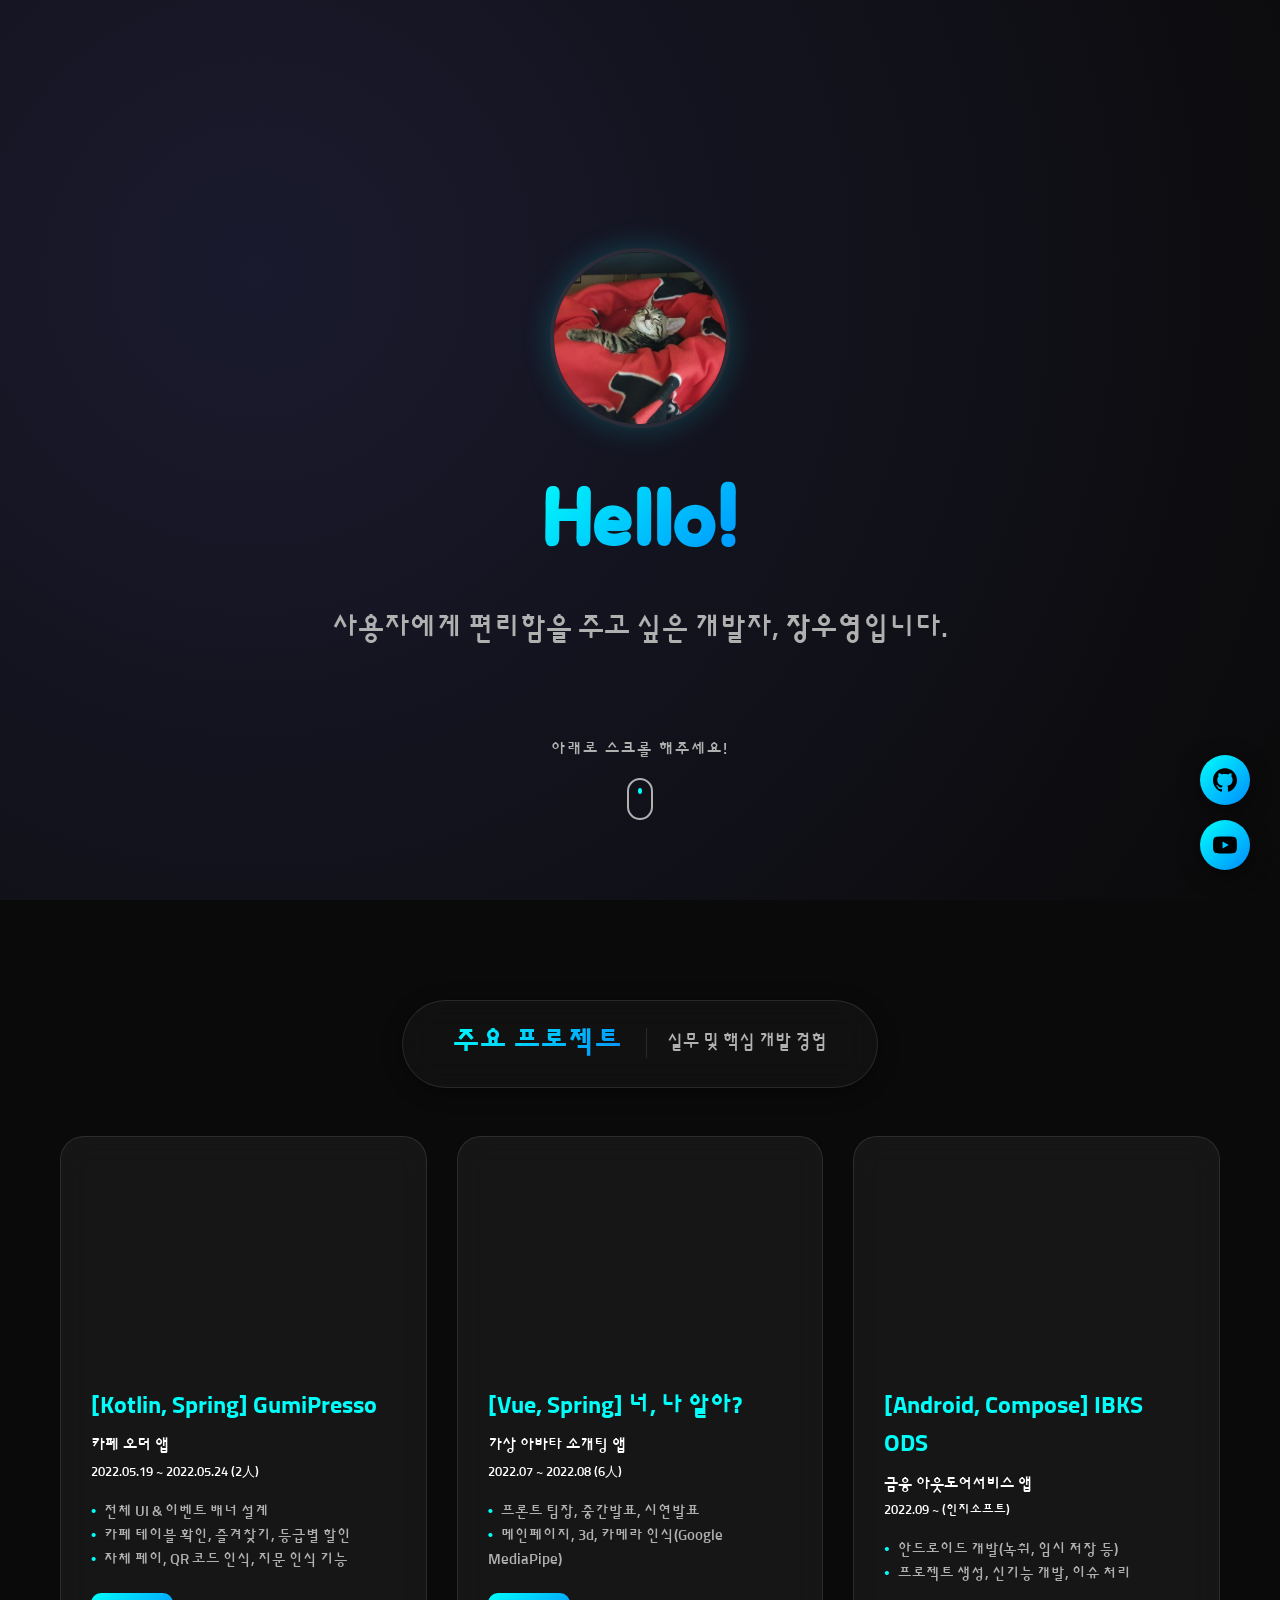
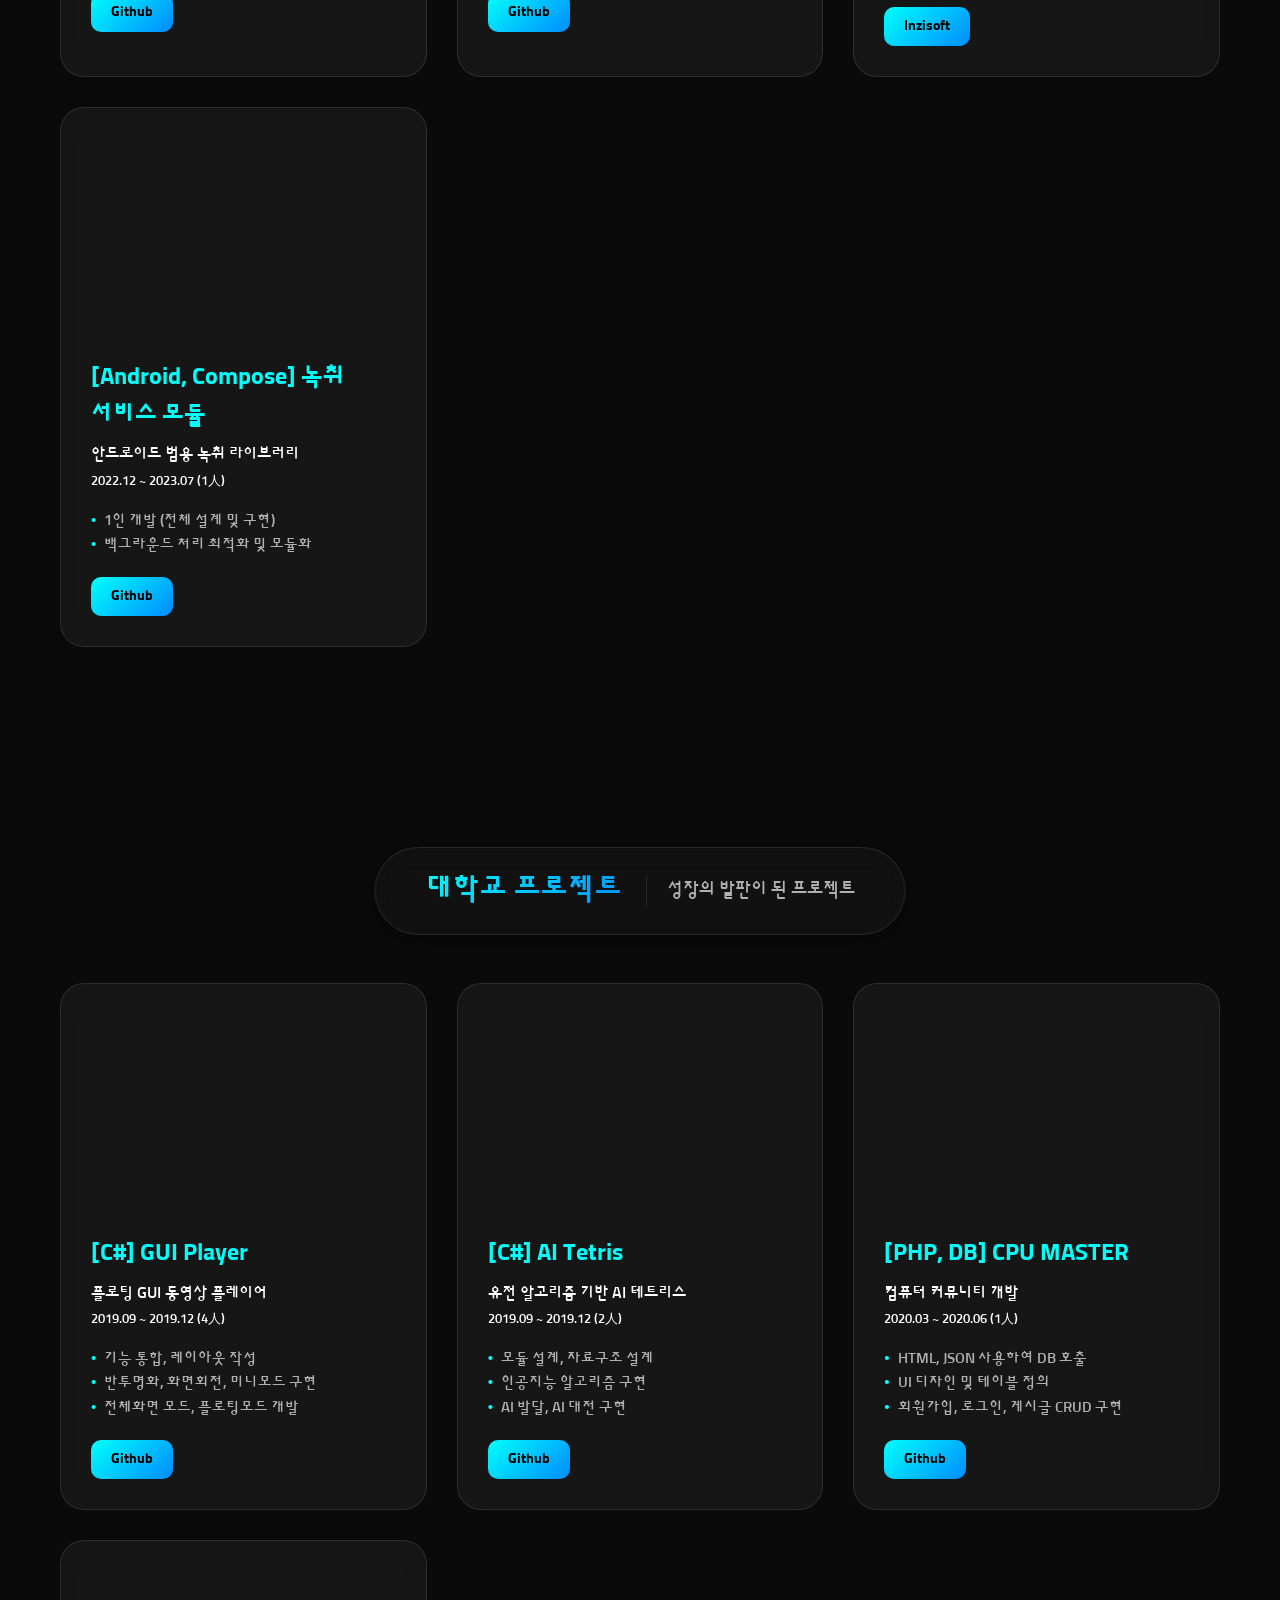
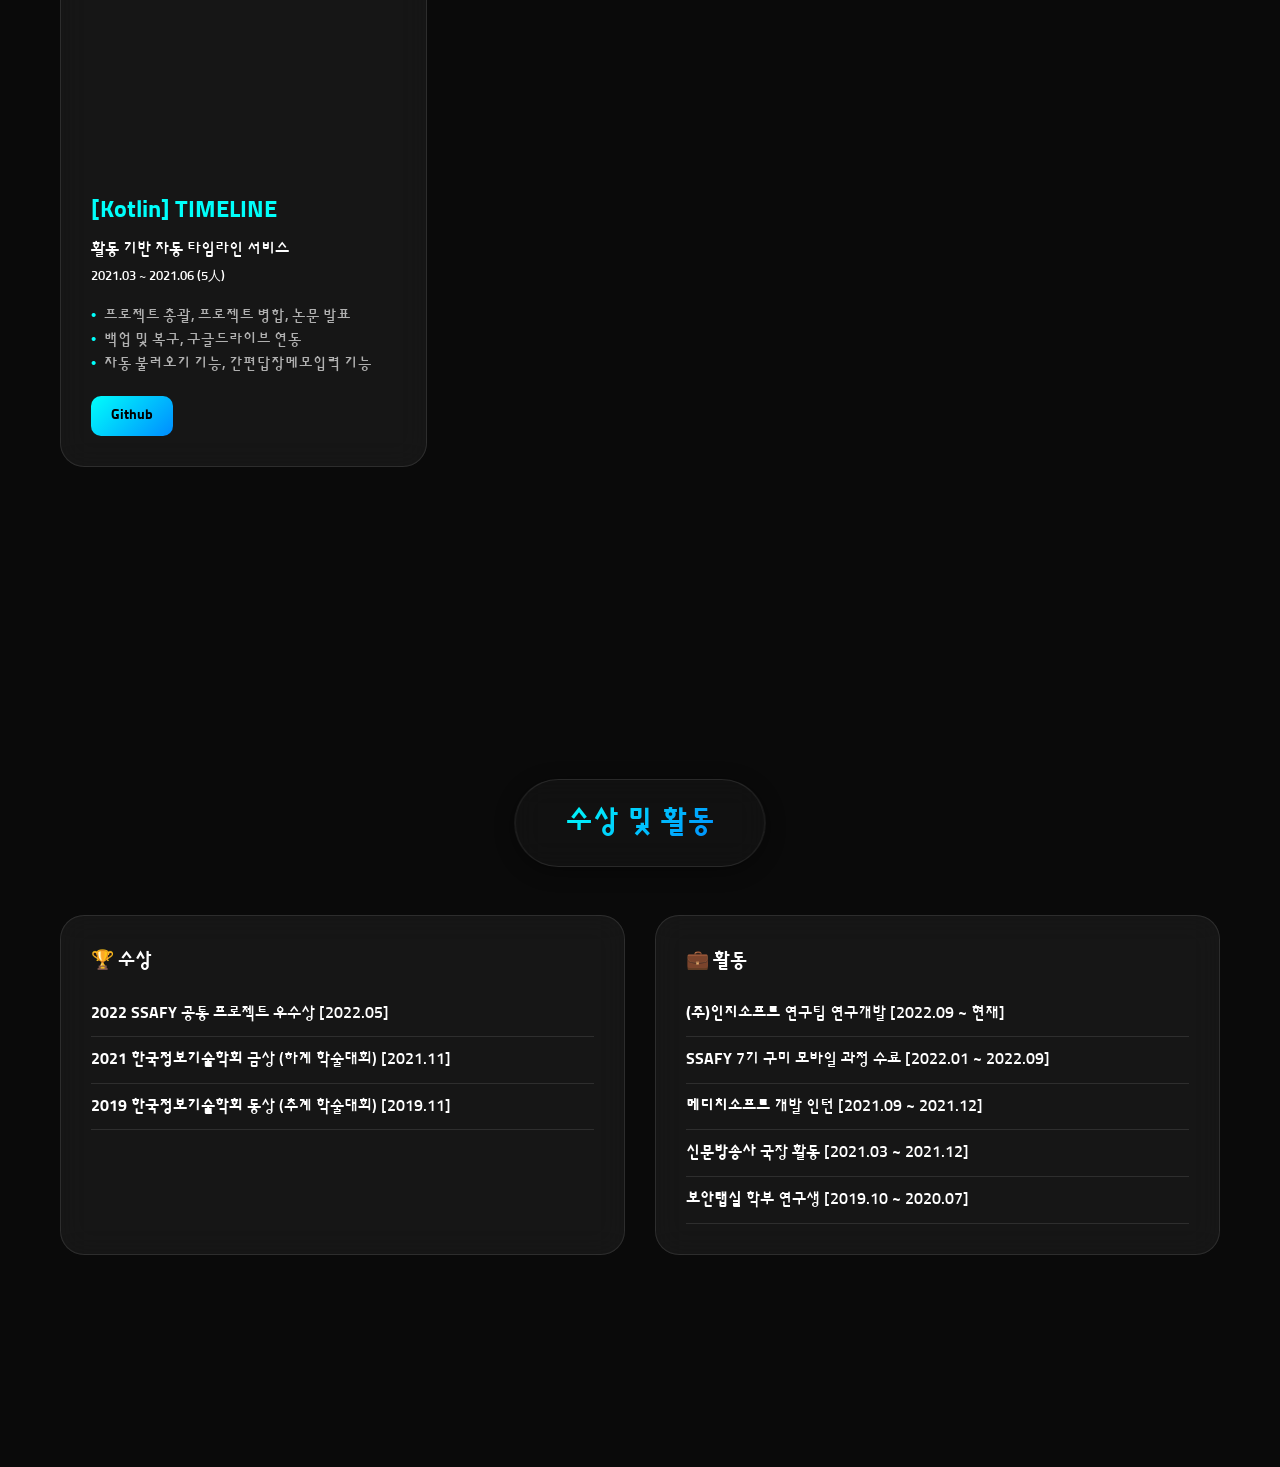
==== commit e3a52b24: "이미지 최적화 및 타이틀 디자인 변경, 기술스택 부분 삭제" ====
--- a/index.html
+++ b/index.html
@@ -11,6 +11,7 @@
     <link href="https://fonts.googleapis.com/css2?family=Jua&family=Sunflower:wght@300;500;700&display=swap" rel="stylesheet">
     
     <link rel="stylesheet" href="style.css">
+    <link rel="icon" href="./img/icon.jpeg" type="image/jpeg">
 </head>
 <body>
     <div class="bg-overlay"></div>
@@ -19,6 +20,7 @@
         <!-- Hero Section -->
         <section id="home" class="hero">
             <div class="hero-content">
+                <img src="./img/icon.jpeg" alt="장우영 프로필" class="profile-img fade-in">
                 <h2 class="fade-in">Hello!</h2>
                 <p class="fade-in">사용자에게 편리함을 주고 싶은 개발자, <strong>장우영</strong>입니다.</p>
                 <div class="scroll-indicator">
@@ -28,17 +30,6 @@
             </div>
         </section>
 
-        <!-- Tech Stack Section -->
-        <section id="tech">
-            <div class="section-title">
-                <h2>기술 스택</h2>
-            </div>
-            <div class="tech-tags">
-                <span>Android</span><span>iOS</span><span>React Native</span><span>Kotlin</span><span>Java</span>
-                <span>JavaScript</span><span>C#</span><span>PHP</span><span>Vue</span><span>React</span>
-            </div>
-        </section>
-
         <!-- Projects Section -->
         <section id="projects">
             <div class="section-title">
@@ -50,15 +41,17 @@
                 <!-- GumiPresso -->
                 <div class="glass-card project-card">
                     <div class="project-img">
-                        <img src="./img/img_2_5.gif" alt="GumiPresso">
-                    </div>
-                    <div class="project-info">
-                        <h3>GumiPresso</h3>
-                        <p class="project-desc">카페 오더 앱 (Kotlin, Spring)</p>
+                        <video autoplay loop muted playsinline>
+                            <source src="./img/img_2_5.mp4" type="video/mp4">
+                        </video>
+                    </div>
+                    <div class="project-info">
+                        <h3>[Kotlin, Spring] GumiPresso</h3>
+                        <p class="project-desc">카페 오더 앱<br><small>2022.05.19 ~ 2022.05.24 (2人)</small></p>
                         <ul class="role-list">
                             <li>전체 UI & 이벤트 배너 설계</li>
-                            <li>실시간 테이블 확인 및 즐겨찾기</li>
-                            <li>자체 페이, QR/지문 인식 연동</li>
+                            <li>카페 테이블 확인, 즐겨찾기, 등급별 할인</li>
+                            <li>자체 페이, QR 코드 인식, 지문 인식 기능</li>
                         </ul>
                         <a href="https://github.com/Nelef/CafeOrderApp.GumiPresso" class="btn-link">Github</a>
                     </div>
@@ -67,14 +60,16 @@
                 <!-- 너, 나 알아? -->
                 <div class="glass-card project-card">
                     <div class="project-img">
-                        <img src="./img/img_2_6.gif" alt="UKnowMe">
-                    </div>
-                    <div class="project-info">
-                        <h3>너, 나 알아?</h3>
-                        <p class="project-desc">가상 아바타 소개팅 앱 (Vue, Spring)</p>
-                        <ul class="role-list">
-                            <li>프론트엔드 팀장</li>
-                            <li>3D 모델링 및 미디어파이프 카메라 인식</li>
+                        <video autoplay loop muted playsinline>
+                            <source src="./img/img_2_6.mp4" type="video/mp4">
+                        </video>
+                    </div>
+                    <div class="project-info">
+                        <h3>[Vue, Spring] 너, 나 알아?</h3>
+                        <p class="project-desc">가상 아바타 소개팅 앱<br><small>2022.07 ~ 2022.08 (6人)</small></p>
+                        <ul class="role-list">
+                            <li>프론트 팀장, 중간발표, 시연발표</li>
+                            <li>메인페이지, 3d, 카메라 인식(Google MediaPipe)</li>
                         </ul>
                         <a href="https://github.com/Nelef/UKnowMe" class="btn-link">Github</a>
                     </div>
@@ -83,14 +78,16 @@
                 <!-- IBKS ODS -->
                 <div class="glass-card project-card">
                     <div class="project-img">
-                        <img src="./img/img_2_7.gif" alt="IBKS ODS">
-                    </div>
-                    <div class="project-info">
-                        <h3>IBKS ODS</h3>
-                        <p class="project-desc">금융 아웃도어서비스 앱 (Compose)</p>
-                        <ul class="role-list">
-                            <li>안드로이드 연구개발</li>
-                            <li>녹취 모듈 및 데이터 임시저장 구현</li>
+                        <video autoplay loop muted playsinline>
+                            <source src="./img/img_2_7.mp4" type="video/mp4">
+                        </video>
+                    </div>
+                    <div class="project-info">
+                        <h3>[Android, Compose] IBKS ODS</h3>
+                        <p class="project-desc">금융 아웃도어서비스 앱<br><small>2022.09 ~ (인지소프트)</small></p>
+                        <ul class="role-list">
+                            <li>안드로이드 개발(녹취, 임시 저장 등)</li>
+                            <li>프로젝트 생성, 신기능 개발, 이슈 처리</li>
                         </ul>
                         <a href="http://inzisoft.com/q-service/" class="btn-link">Inzisoft</a>
                     </div>
@@ -99,14 +96,16 @@
                 <!-- Record Module -->
                 <div class="glass-card project-card">
                     <div class="project-img">
-                        <img src="./img/img_2_8.gif" alt="Record Module">
-                    </div>
-                    <div class="project-info">
-                        <h3>녹취 서비스 모듈</h3>
-                        <p class="project-desc">1인 개발 (Android, Compose)</p>
-                        <ul class="role-list">
-                            <li>안드로이드 범용 녹취 라이브러리</li>
-                            <li>백그라운드 처리 최적화</li>
+                        <video autoplay loop muted playsinline>
+                            <source src="./img/img_2_8.mp4" type="video/mp4">
+                        </video>
+                    </div>
+                    <div class="project-info">
+                        <h3>[Android, Compose] 녹취 서비스 모듈</h3>
+                        <p class="project-desc">안드로이드 범용 녹취 라이브러리<br><small>2022.12 ~ 2023.07 (1人)</small></p>
+                        <ul class="role-list">
+                            <li>1인 개발 (전체 설계 및 구현)</li>
+                            <li>백그라운드 처리 최적화 및 모듈화</li>
                         </ul>
                         <a href="https://github.com/Nelef/RecordService/" class="btn-link">Github</a>
                     </div>
@@ -125,15 +124,17 @@
                 <!-- GUI Player -->
                 <div class="glass-card project-card">
                     <div class="project-img">
-                        <img src="./img/img_2_1.webp" alt="GUI Player">
-                    </div>
-                    <div class="project-info">
-                        <h3>GUI Player</h3>
-                        <p class="project-desc">C# 플로팅 동영상 플레이어</p>
-                        <ul class="role-list">
-                            <li>기능 통합 및 레이아웃 작성</li>
+                        <video autoplay loop muted playsinline>
+                            <source src="./img/img_2_1.mp4" type="video/mp4">
+                        </video>
+                    </div>
+                    <div class="project-info">
+                        <h3>[C#] GUI Player</h3>
+                        <p class="project-desc">플로팅 GUI 동영상 플레이어<br><small>2019.09 ~ 2019.12 (4人)</small></p>
+                        <ul class="role-list">
+                            <li>기능 통합, 레이아웃 작성</li>
                             <li>반투명화, 화면회전, 미니모드 구현</li>
-                            <li>전체화면 및 플로팅 모드 개발</li>
+                            <li>전체화면 모드, 플로팅모드 개발</li>
                         </ul>
                         <a href="https://github.com/Nelef/GUI_Player" class="btn-link">Github</a>
                     </div>
@@ -142,15 +143,17 @@
                 <!-- AI Tetris -->
                 <div class="glass-card project-card">
                     <div class="project-img">
-                        <img src="./img/img_2_2.webp" alt="AI Tetris">
-                    </div>
-                    <div class="project-info">
-                        <h3>AI Tetris</h3>
-                        <p class="project-desc">유전 알고리즘 기반 AI 테트리스</p>
-                        <ul class="role-list">
-                            <li>모듈 및 자료구조 설계</li>
+                        <video autoplay loop muted playsinline>
+                            <source src="./img/img_2_2.mp4" type="video/mp4">
+                        </video>
+                    </div>
+                    <div class="project-info">
+                        <h3>[C#] AI Tetris</h3>
+                        <p class="project-desc">유전 알고리즘 기반 AI 테트리스<br><small>2019.09 ~ 2019.12 (2人)</small></p>
+                        <ul class="role-list">
+                            <li>모듈 설계, 자료구조 설계</li>
                             <li>인공지능 알고리즘 구현</li>
-                            <li>AI 발달 및 대전 기능 개발</li>
+                            <li>AI 발달, AI 대전 구현</li>
                         </ul>
                         <a href="https://github.com/Nelef/AI_Tetris-genetic_algorithm" class="btn-link">Github</a>
                     </div>
@@ -159,15 +162,17 @@
                 <!-- CPU MASTER -->
                 <div class="glass-card project-card">
                     <div class="project-img">
-                        <img src="./img/img_2_3.gif" alt="CPU MASTER">
-                    </div>
-                    <div class="project-info">
-                        <h3>CPU MASTER</h3>
-                        <p class="project-desc">PHP/DB 커뮤니티 개발</p>
-                        <ul class="role-list">
-                            <li>HTML/JSON 기반 DB 호출 설계</li>
-                            <li>게시글 CRUD 및 회원 시스템 구현</li>
+                        <video autoplay loop muted playsinline>
+                            <source src="./img/img_2_3.mp4" type="video/mp4">
+                        </video>
+                    </div>
+                    <div class="project-info">
+                        <h3>[PHP, DB] CPU MASTER</h3>
+                        <p class="project-desc">컴퓨터 커뮤니티 개발<br><small>2020.03 ~ 2020.06 (1人)</small></p>
+                        <ul class="role-list">
+                            <li>HTML, JSON 사용하여 DB 호출</li>
                             <li>UI 디자인 및 테이블 정의</li>
+                            <li>회원가입, 로그인, 게시글 CRUD 구현</li>
                         </ul>
                         <a href="https://github.com/Nelef/cpumaster" class="btn-link">Github</a>
                     </div>
@@ -176,15 +181,17 @@
                 <!-- TIMELINE -->
                 <div class="glass-card project-card">
                     <div class="project-img">
-                        <img src="./img/img_2_4.webp" alt="TIMELINE">
-                    </div>
-                    <div class="project-info">
-                        <h3>TIMELINE</h3>
-                        <p class="project-desc">활동 기반 자동 타임라인 서비스</p>
-                        <ul class="role-list">
-                            <li>프로젝트 총괄 및 논문 발표</li>
-                            <li>Google Drive 연동 백업/복구</li>
-                            <li>자동 불러오기 및 간편 메모 구현</li>
+                        <video autoplay loop muted playsinline>
+                            <source src="./img/img_2_4.mp4" type="video/mp4">
+                        </video>
+                    </div>
+                    <div class="project-info">
+                        <h3>[Kotlin] TIMELINE</h3>
+                        <p class="project-desc">활동 기반 자동 타임라인 서비스<br><small>2021.03 ~ 2021.06 (5人)</small></p>
+                        <ul class="role-list">
+                            <li>프로젝트 총괄, 프로젝트 병합, 논문 발표</li>
+                            <li>백업 및 복구, 구글드라이브 연동</li>
+                            <li>자동 불러오기 기능, 간편답장메모입력 기능</li>
                         </ul>
                         <a href="https://github.com/Nelef/university_project" class="btn-link">Github</a>
                     </div>
@@ -199,7 +206,7 @@
             </div>
             <div class="activities-grid">
                 <div class="glass-card">
-                    <h3>🏆 Honors</h3>
+                    <h3>🏆 수상</h3>
                     <ul class="activity-list">
                         <li><strong>2022 SSAFY</strong> 공통 프로젝트 우수상 [2022.05]</li>
                         <li><strong>2021 한국정보기술학회</strong> 금상 (하계 학술대회) [2021.11]</li>
@@ -207,7 +214,7 @@
                     </ul>
                 </div>
                 <div class="glass-card">
-                    <h3>💼 Experience</h3>
+                    <h3>💼 활동</h3>
                     <ul class="activity-list">
                         <li><strong>(주)인지소프트</strong> 연구팀 연구개발 [2022.09 ~ 현재]</li>
                         <li><strong>SSAFY</strong> 7기 구미 모바일 과정 수료 [2022.01 ~ 2022.09]</li>
@@ -229,5 +236,32 @@
             <svg viewBox="0 0 24 24" fill="currentColor"><path d="M23.498 6.186a3.016 3.016 0 0 0-2.122-2.136C19.505 3.545 12 3.545 12 3.545s-7.505 0-9.377.505A3.017 3.017 0 0 0 .502 6.186C0 8.07 0 12 0 12s0 3.93.502 5.814a3.016 3.016 0 0 0 2.122 2.136c1.871.505 9.376.505 9.376.505s7.505 0 9.377-.505a3.015 3.015 0 0 0 2.122-2.136C24 15.93 24 12 24 12s0-3.93-.502-5.814zM9.545 15.568V8.432L15.818 12l-6.273 3.568z"/></svg>
         </a>
     </div>
+
+    <script>
+        document.addEventListener('DOMContentLoaded', () => {
+            const sections = document.querySelectorAll('section');
+            
+            const handleScroll = () => {
+                sections.forEach(section => {
+                    const title = section.querySelector('.section-title');
+                    if (!title) return;
+                    
+                    const rect = section.getBoundingClientRect();
+                    
+                    // 떨림(Flickering) 방지를 위한 Hysteresis(이력 현상) 로직 적용
+                    // 높이가 변하면서 스크롤 좌표가 미세하게 요동치는 것을 방지하기 위해
+                    // 클래스를 추가하는 기준점과 제거하는 기준점에 10px 이상의 여유(차이)를 줍니다.
+                    if (!title.classList.contains('is-pinned') && rect.top <= -100) {
+                        title.classList.add('is-pinned');
+                    } else if (title.classList.contains('is-pinned') && rect.top > -85) {
+                        title.classList.remove('is-pinned');
+                    }
+                });
+            };
+
+            window.addEventListener('scroll', handleScroll, { passive: true });
+            handleScroll(); // 초기 상태 반영
+        });
+    </script>
 </body>
 </html>
--- a/style.css
+++ b/style.css
@@ -66,35 +66,92 @@
     position: sticky;
     top: 0;
     z-index: 100;
-    background: rgba(10, 10, 10, 0.85); /* 약간의 투명도로 배경이 은은하게 비침 */
-    backdrop-filter: blur(12px);
-    -webkit-backdrop-filter: blur(12px);
-    padding: 20px 0;
-    margin-bottom: 50px;
-    border-bottom: 1px solid var(--glass-border);
-    text-align: center; /* 가운데 정렬로 더 깔끔하게 */
+    padding: 20px 50px; /* 알약을 더 크게 키움 */
+    margin: 0 auto 50px auto;
+    display: flex;
+    align-items: center;
+    justify-content: center;
+    gap: 24px; /* 간격 더 넓힘 */
+    width: fit-content;
+    transition: all 0.5s cubic-bezier(0.16, 1, 0.3, 1); /* 패딩, 갭 변환 애니메이션 */
+}
+
+.section-title.is-pinned {
+    padding: 12px 30px; /* Bar 형태일 때 날씬하게 줄어듦 */
+    gap: 15px;
+}
+
+.section-title::before {
+    content: '';
+    position: absolute;
+    top: 0;
+    left: 50%;
+    transform: translateX(-50%);
+    width: 100%;
+    height: 100%;
+    background: rgba(20, 20, 20, 0.7);
+    backdrop-filter: blur(15px);
+    -webkit-backdrop-filter: blur(15px);
+    border: 1px solid var(--glass-border);
+    border-radius: 50px;
+    z-index: -1;
+    box-shadow: 0 4px 20px rgba(0, 0, 0, 0.4);
+    transition: all 0.5s cubic-bezier(0.16, 1, 0.3, 1);
+}
+
+.section-title.is-pinned::before {
+    position: absolute;
+    top: 0;
+    left: 50%;
+    transform: translateX(-50%);
+    width: 100vw;
+    height: 100%;
+    border-radius: 0;
+    border-left-color: transparent;
+    border-right-color: transparent;
+    border-top-color: transparent;
+    background: rgba(10, 10, 10, 0.95);
+    box-shadow: 0 10px 30px rgba(0, 0, 0, 0.9);
+}
+
+.section-title h2,
+.section-title p {
+    position: relative;
+    z-index: 1;
+    transition: all 0.5s cubic-bezier(0.16, 1, 0.3, 1); /* 폰트 크기 변환 애니메이션 */
 }
 
 .section-title h2 {
-    font-size: 2.5rem;
-    font-weight: 800;
-    margin-bottom: 5px;
-    display: inline-block;
+    font-size: 1.8rem; /* 더 크게 (1.6 -> 1.8) */
+    font-weight: 700;
+    margin: 0;
     background: var(--accent-gradient);
     -webkit-background-clip: text;
     -webkit-text-fill-color: transparent;
+    letter-spacing: 1px;
+}
+
+.section-title.is-pinned h2 {
+    font-size: 1rem !important; /* Bar 형태일 때 1rem, !important 로 우선순위 강제 */
 }
 
 .section-title p {
     color: var(--text-muted);
-    font-size: 1.1rem;
+    font-size: 1.15rem; /* 더 크게 (1.05 -> 1.15) */
     margin: 0;
+    padding-left: 20px;
+    border-left: 1px solid var(--glass-border);
+}
+
+.section-title.is-pinned p {
+    font-size: 0.7rem !important; /* Bar 형태일 때 0.7rem */
+    padding-left: 15px !important; /* 선 패딩도 조금 줄임 */
 }
 
 /* Scroll Indicator */
 .scroll-indicator {
     position: absolute;
-    bottom: 50px; /* 아래로 내리기 */
+    bottom: 80px; /* 기존 50px에서 80px로 변경하여 살짝 위로 올림 */
     left: 50%;
     transform: translateX(-50%);
     display: flex;
@@ -150,7 +207,21 @@
 }
 
 .hero-content {
-    margin-top: -10vh; /* Hello 영역을 위로 끌어올림 */
+    margin-top: 0;
+    display: flex;
+    flex-direction: column;
+    align-items: center;
+}
+
+.profile-img {
+    width: 180px;
+    height: 180px;
+    border-radius: 50%;
+    object-fit: cover;
+    margin-bottom: 30px;
+    border: 4px solid var(--glass-border);
+    box-shadow: 0 0 30px rgba(0, 255, 251, 0.2);
+    animation: fadeInUp 1s ease-out;
 }
 
 .hero h2 {
@@ -227,14 +298,17 @@
     margin-bottom: 20px;
 }
 
-.project-img img {
+.project-img img,
+.project-img video {
     width: 100%;
     height: 100%;
     object-fit: cover;
     transition: 0.5s;
-}
-
-.glass-card:hover .project-img img {
+    display: block;
+}
+
+.glass-card:hover .project-img img,
+.glass-card:hover .project-img video {
     transform: scale(1.1);
 }
 
@@ -343,7 +417,9 @@
 
 /* 모바일 대응 */
 @media (max-width: 768px) {
-    .section-title h2 { font-size: 2rem; }
+    .section-title { top: 0; padding: 12px 25px; gap: 12px; }
+    .section-title h2 { font-size: 1.3rem; }
+    .section-title p { font-size: 0.9rem; padding-left: 12px; }
     .hero h2 { font-size: 3rem; }
     .glass-card { padding: 20px; }
     .floating-social { bottom: 20px; right: 20px; }
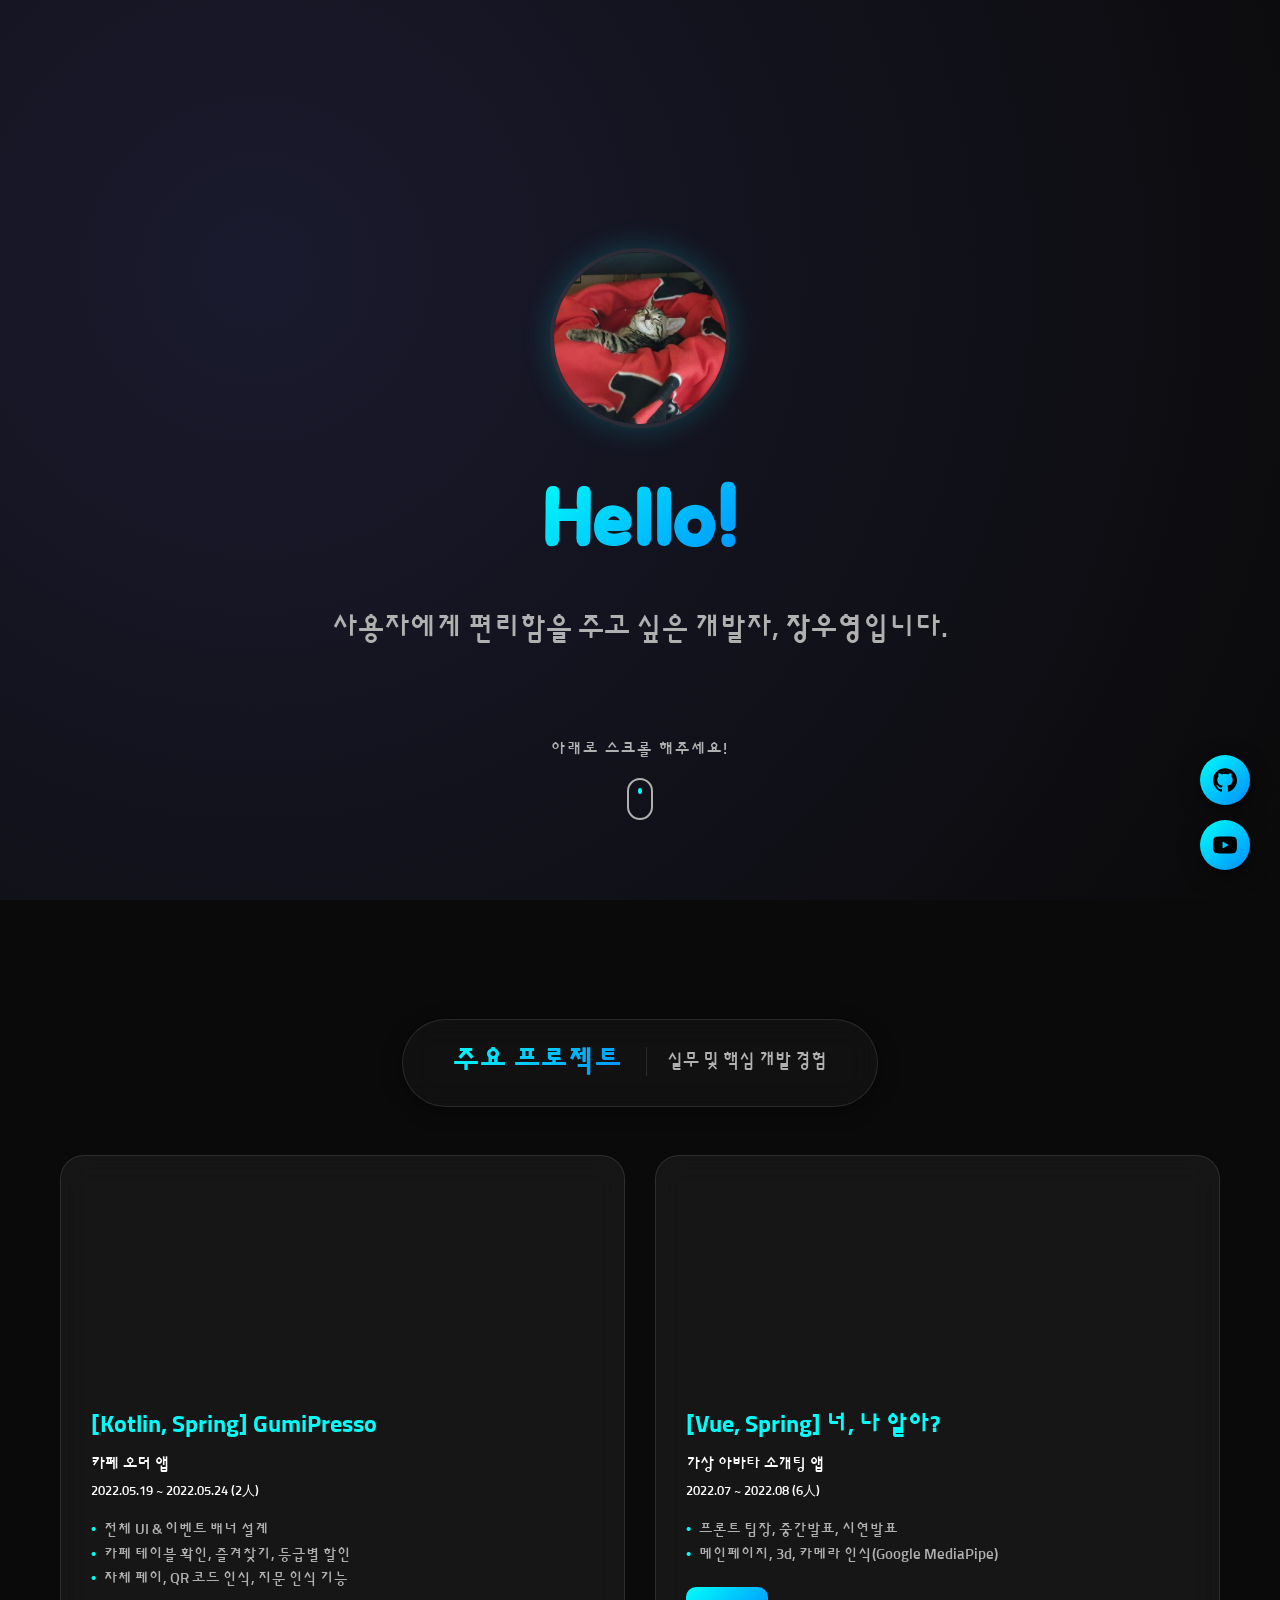
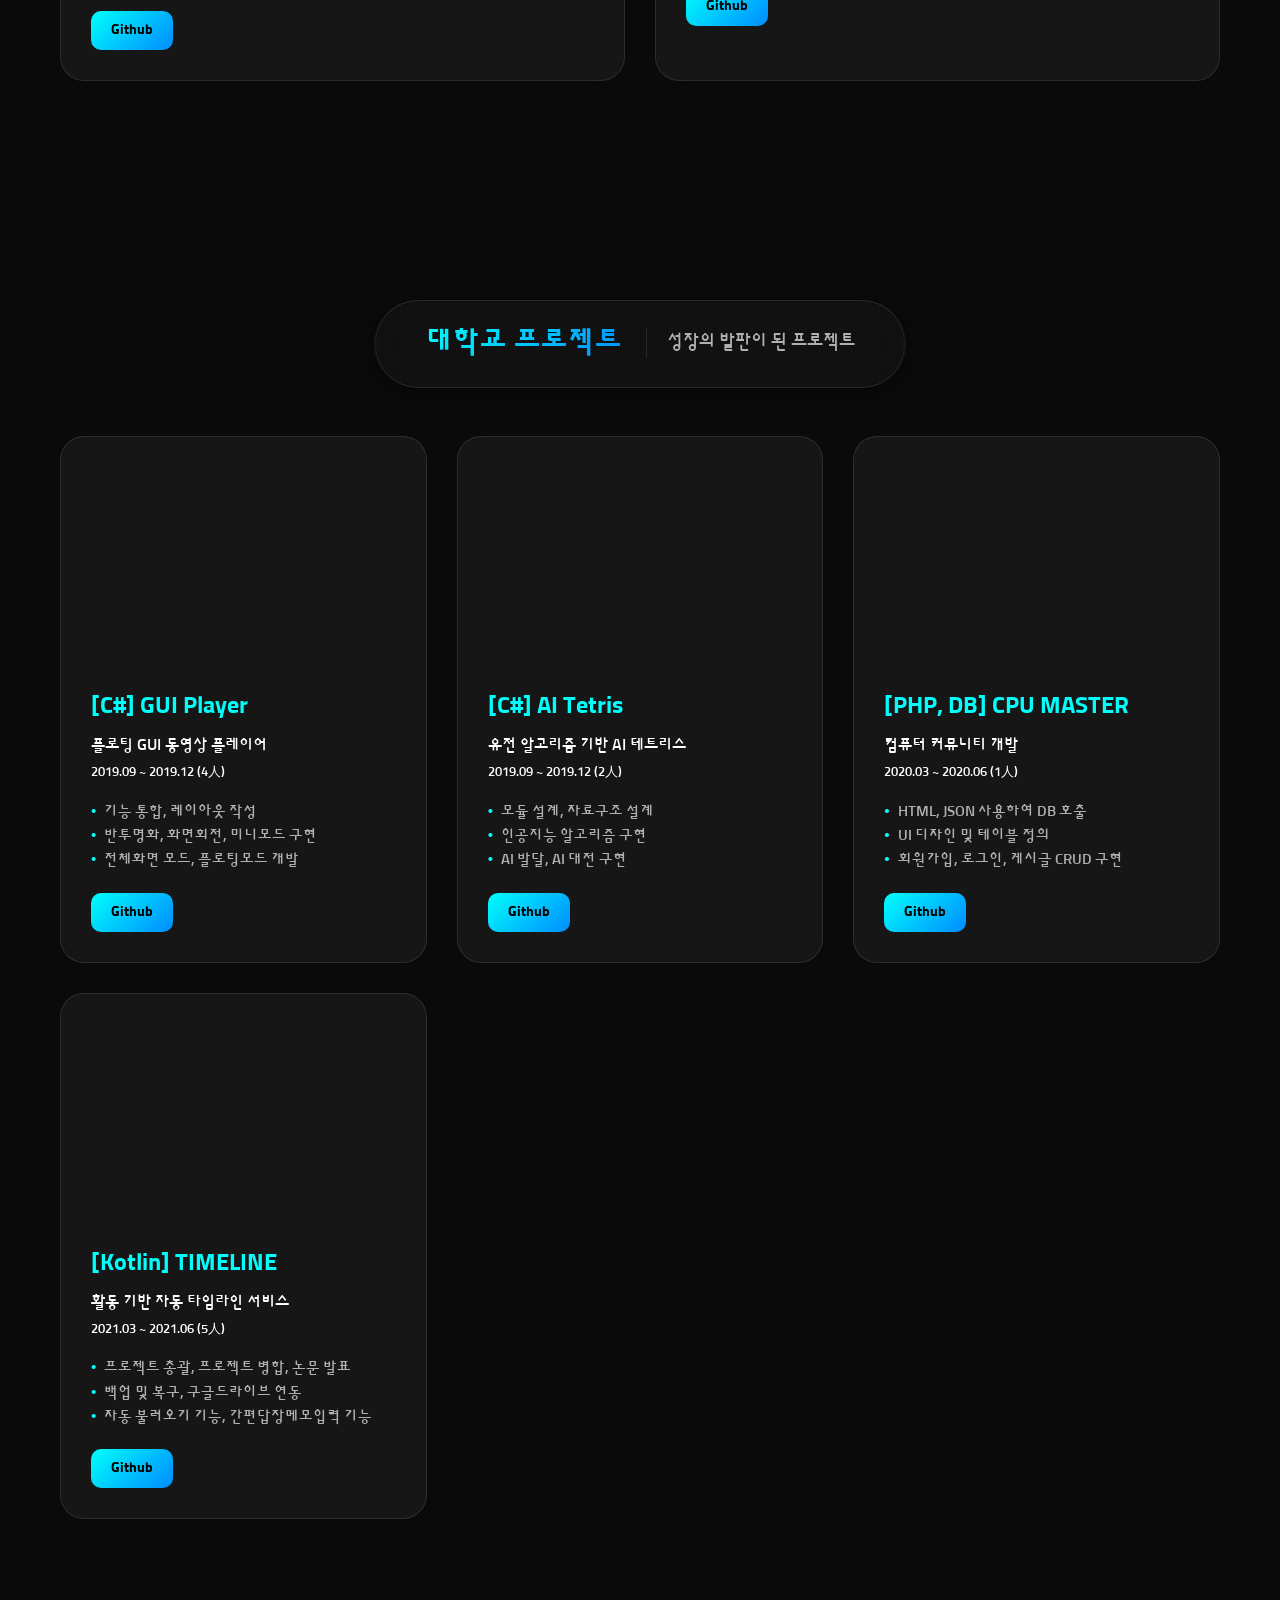
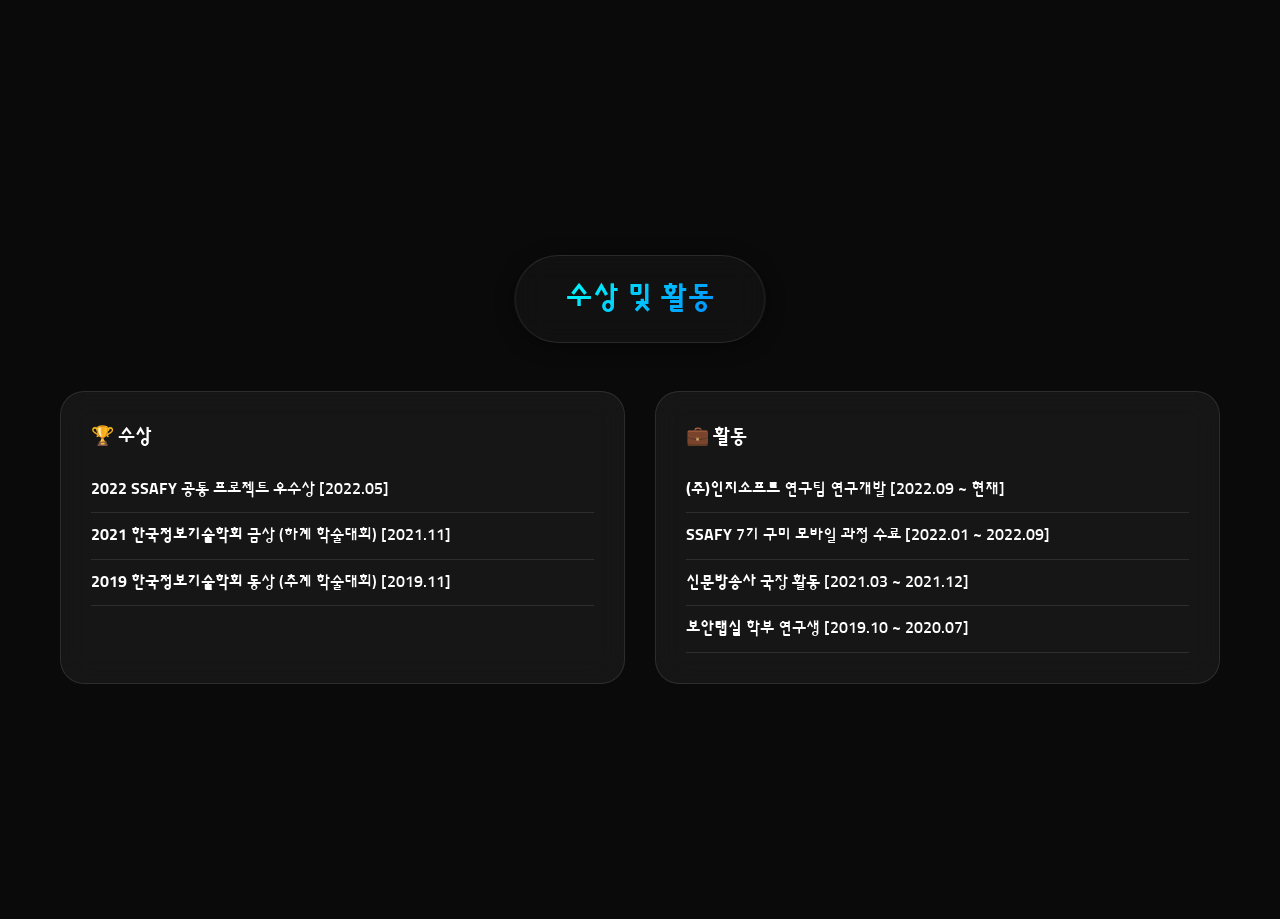
==== commit 0e9e01ba: "포트폴리오 정리: 고객사 앱, 녹취 모듈 카드와 인턴 항목 삭제" ====
--- a/index.html
+++ b/index.html
@@ -75,41 +75,6 @@
                     </div>
                 </div>
 
-                <!-- IBKS ODS -->
-                <div class="glass-card project-card">
-                    <div class="project-img">
-                        <video autoplay loop muted playsinline>
-                            <source src="./img/img_2_7.mp4" type="video/mp4">
-                        </video>
-                    </div>
-                    <div class="project-info">
-                        <h3>[Android, Compose] IBKS ODS</h3>
-                        <p class="project-desc">금융 아웃도어서비스 앱<br><small>2022.09 ~ (인지소프트)</small></p>
-                        <ul class="role-list">
-                            <li>안드로이드 개발(녹취, 임시 저장 등)</li>
-                            <li>프로젝트 생성, 신기능 개발, 이슈 처리</li>
-                        </ul>
-                        <a href="http://inzisoft.com/q-service/" class="btn-link">Inzisoft</a>
-                    </div>
-                </div>
-
-                <!-- Record Module -->
-                <div class="glass-card project-card">
-                    <div class="project-img">
-                        <video autoplay loop muted playsinline>
-                            <source src="./img/img_2_8.mp4" type="video/mp4">
-                        </video>
-                    </div>
-                    <div class="project-info">
-                        <h3>[Android, Compose] 녹취 서비스 모듈</h3>
-                        <p class="project-desc">안드로이드 범용 녹취 라이브러리<br><small>2022.12 ~ 2023.07 (1人)</small></p>
-                        <ul class="role-list">
-                            <li>1인 개발 (전체 설계 및 구현)</li>
-                            <li>백그라운드 처리 최적화 및 모듈화</li>
-                        </ul>
-                        <a href="https://github.com/Nelef/RecordService/" class="btn-link">Github</a>
-                    </div>
-                </div>
             </div>
         </section>
 
@@ -218,7 +183,6 @@
                     <ul class="activity-list">
                         <li><strong>(주)인지소프트</strong> 연구팀 연구개발 [2022.09 ~ 현재]</li>
                         <li><strong>SSAFY</strong> 7기 구미 모바일 과정 수료 [2022.01 ~ 2022.09]</li>
-                        <li><strong>메디치소프트</strong> 개발 인턴 [2021.09 ~ 2021.12]</li>
                         <li><strong>신문방송사</strong> 국장 활동 [2021.03 ~ 2021.12]</li>
                         <li><strong>보안랩실</strong> 학부 연구생 [2019.10 ~ 2020.07]</li>
                     </ul>
